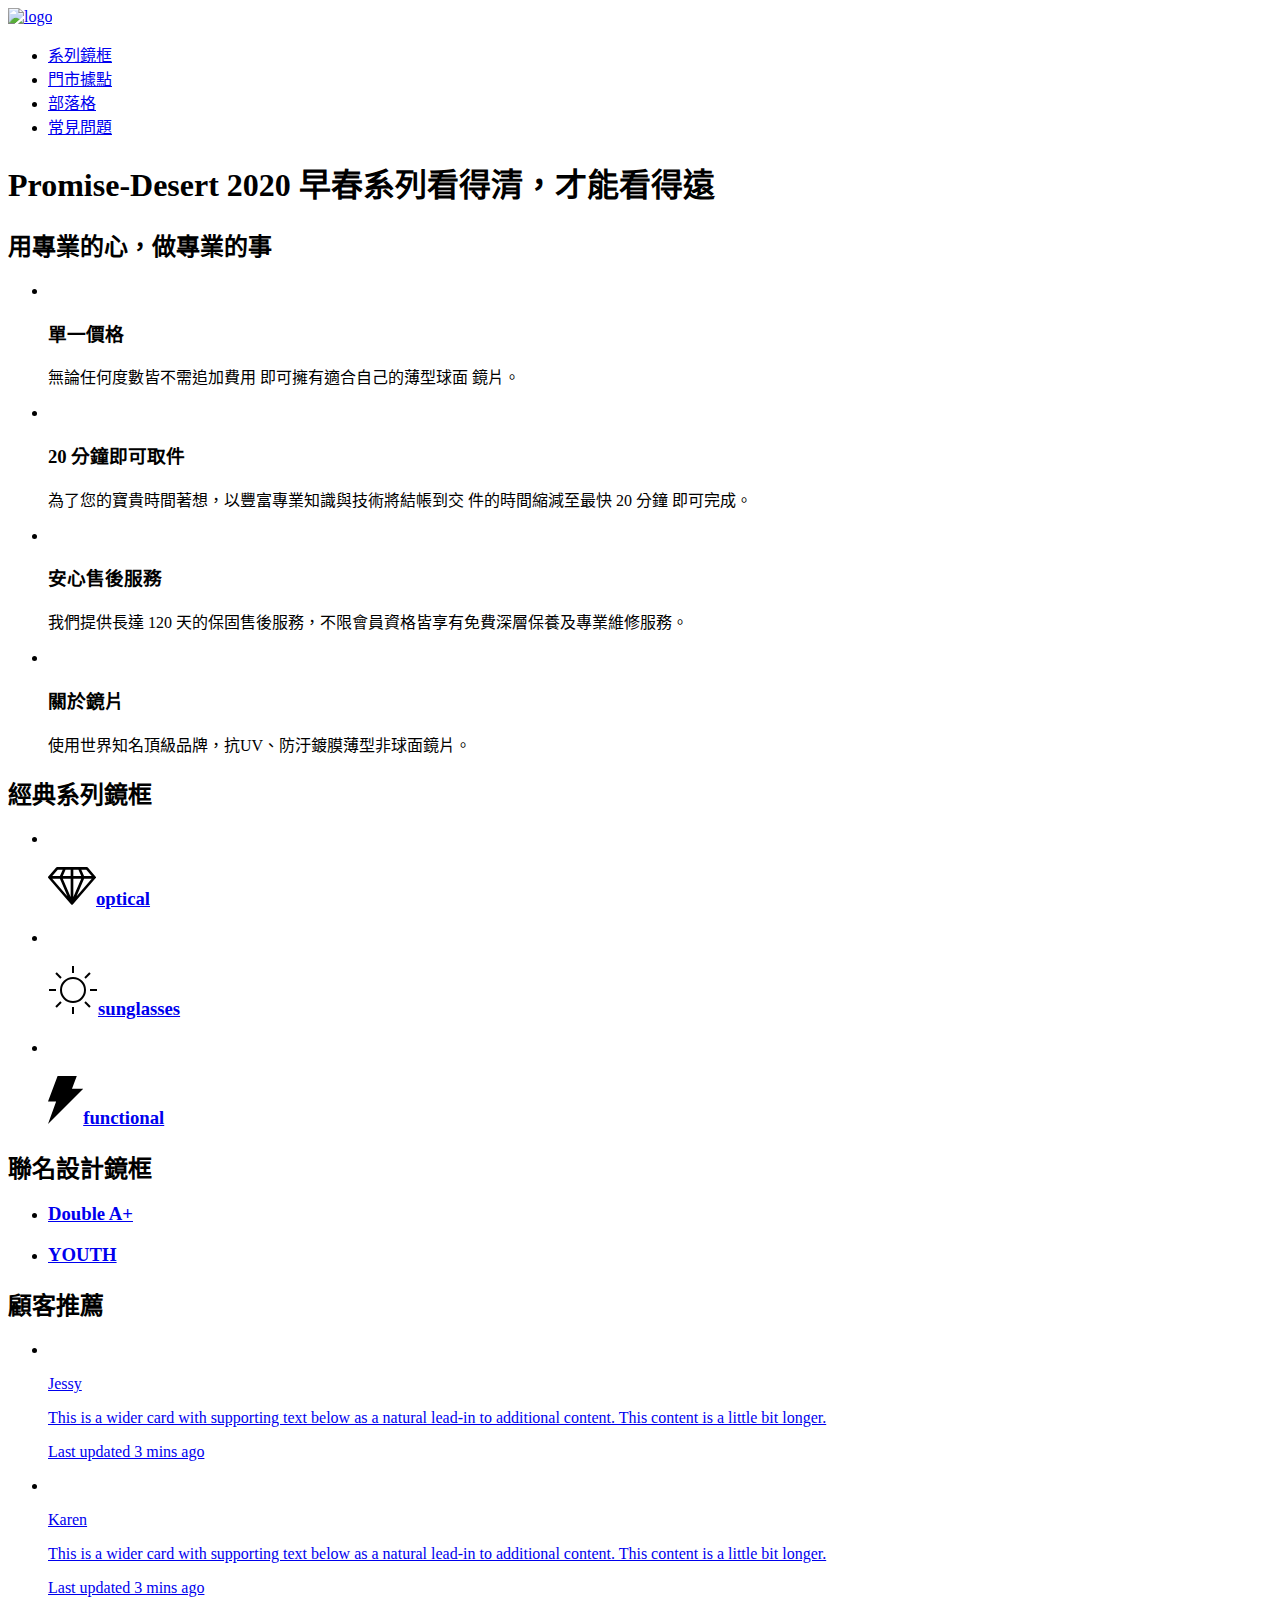
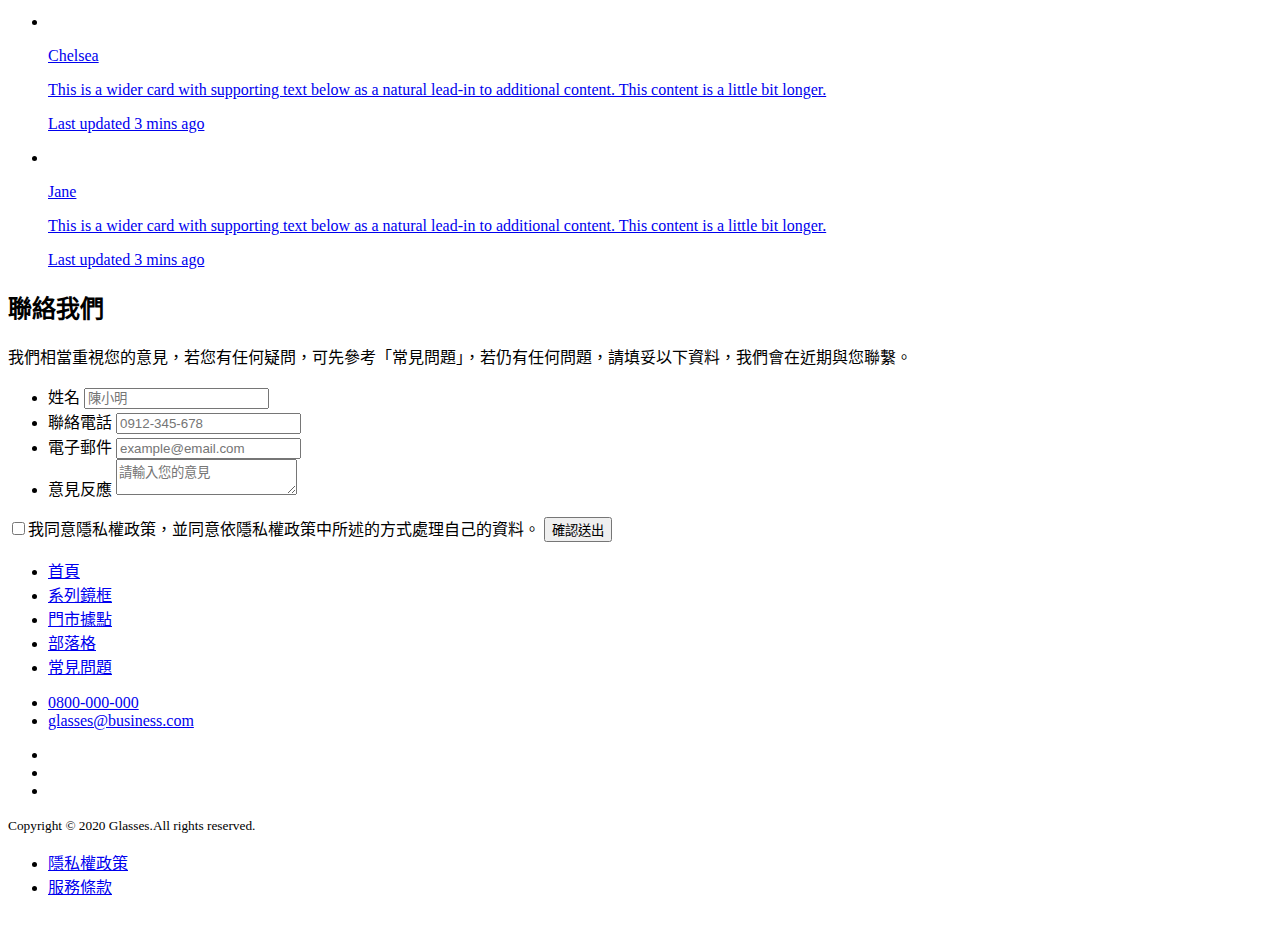
==== week03/index.html @ 47578024 "top products page up" ====
<!DOCTYPE html>
<html lang="zh-TW">
  <head>
    <meta charset="utf-8">
    <link rel="canonical" href="https://overactive1988.github.io/HexSchool_webslicinglesson2020/week03/">
    <meta content="IE=edge,chrome=1" http-equiv="X-UA-Compatible">
    <meta name="viewport" content="width=device-width">
    <title>第三週 - RWD 網站 TOP | leolee</title>
    <meta name="keywords" content="">
    <meta name="description" content="TOP">
    <meta name="robots" content="index,follow">
    <meta name="format-detection" content="telephone=no">
    <link rel="shortcut icon" href="/favicon.ico"><link href="https://fonts.googleapis.com/css2?family=Noto+Sans&family=Noto+Sans+TC:wght@400;500;700&family=Roboto:ital,wght@0,400;0,500;0,700;1,900&display=swap" rel="stylesheet">
    
    <link rel="stylesheet" href="/assets/css/common.min.css">
  </head>
  <body>
    <header class="header bg-primary">
      <div class="logo"><a href="/"><img src="/assets/images/logo.png" alt="logo"></a></div>
      <nav class="header__menu">
        <ul class="header__link">
          <li><a href="#">系列鏡框</a></li>
          <li><a href="#">門市據點</a></li>
          <li><a href="#">部落格</a></li>
          <li><a href="#">常見問題</a></li>
        </ul>
      </nav>
    </header>
    <main class="top">
      <div class="mv">
        <div class="container mv__wrap">
          <h1 class="mv__title"><span>Promise-Desert 2020 早春系列</span>看得清，才能看得遠</h1>
        </div>
      </div>
      <section class="top__section profession bg-secondary">
        <div class="container">
          <h2 class="top__section__title main__color">用專業的心，做專業的事</h2>
          <ul class="profession__list">
            <li class="profession__item"><img src="/assets/images/top/icon-dollar.svg" alt="">
              <h3>單一價格</h3>
              <p>無論任何度數皆不需追加費用 即可擁有適合自己的薄型球面 鏡片。</p>
            </li>
            <li class="profession__item"><img src="/assets/images/top/icon-clock.svg" alt="">
              <h3>20 分鐘即可取件</h3>
              <p>為了您的寶貴時間著想，以豐富專業知識與技術將結帳到交 件的時間縮減至最快 20 分鐘 即可完成。</p>
            </li>
            <li class="profession__item"><img src="/assets/images/top/icon-heart.svg" alt="">
              <h3>安心售後服務</h3>
              <p>我們提供長達 120 天的保固售後服務，不限會員資格皆享有免費深層保養及專業維修服務。</p>
            </li>
            <li class="profession__item"><img src="/assets/images/top/icon-glasses.svg" alt="">
              <h3>關於鏡片</h3>
              <p>使用世界知名頂級品牌，抗UV、防汙鍍膜薄型非球面鏡片。</p>
            </li>
          </ul>
        </div>
      </section>
      <section class="top__section classic">
        <div class="container">
          <h2 class="top__section__title main__color">經典系列鏡框</h2>
          <ul class="classic__list">
            <li class="classic__item"><a href="/product-optical"><img class="classic__img" src="/assets/images/top/classic-1.png" alt="">
                <h3>
                  <svg class="svg__diamond" xmlns="http://www.w3.org/2000/svg" width="48" height="37.733" viewBox="0 0 48 37.733">
<path class="a" d="M48.733,19.7l.067-.067c0-.067.067-.067.067-.133a.065.065,0,0,1,.067-.067A.233.233,0,0,1,49,19.3v-.667c0-.067,0-.133-.067-.133,0-.067,0-.067-.067-.067,0-.067-.067-.067-.067-.133l-.067-.067a.065.065,0,0,0-.067-.067l-7.8-9.2a1.418,1.418,0,0,0-1-.467H10.133a1.418,1.418,0,0,0-1,.467l-7.8,9a.065.065,0,0,1-.067.067L1.2,18.1c0,.067-.067.067-.067.133a.065.065,0,0,1-.067.067A.233.233,0,0,1,1,18.433V19.1c0,.067,0,.133.067.133,0,.067,0,.067.067.067,0,.067.067.067.067.133l.067.067a.065.065,0,0,0,.067.067L24,45.833h0l.133.133.067.067h.067a.233.233,0,0,0,.133.067.065.065,0,0,1,.067.067c.067,0,.067,0,.133.067h.8c.067,0,.067,0,.133-.067A.065.065,0,0,0,25.6,46.1c.067,0,.067-.067.133-.067H25.8l.067-.067L26,45.833h0L48.667,19.567C48.667,19.7,48.733,19.7,48.733,19.7Zm-35.8.467,7.467,17.6L5.267,20.167Zm13.4,0H34.2L26.333,38.633ZM23.667,38.633,15.8,20.167h7.867Zm13.4-18.467h7.667L29.6,37.833ZM44.733,17.5H37.067l-2.733-6.333h4.933ZM34.2,17.5H26.333V11.167h5.133ZM23.667,11.167V17.5H15.8l2.733-6.333Zm-12.933,0h4.933L12.933,17.5H5.267Z" transform="translate(-1 -8.5)"/>
</svg>optical
                </h3></a></li>
            <li class="classic__item"><a href="/product-sunglasses"><img class="classic__img" src="/assets/images/top/classic-2.png" alt="">
                <h3>
                  <svg class="svg__sun" xmlns="http://www.w3.org/2000/svg" width="50" height="50" viewBox="0 0 50 50">
<path class="a" d="M25,38A13,13,0,1,0,12,25,13.015,13.015,0,0,0,25,38Zm0-24A11,11,0,1,1,14,25,11.013,11.013,0,0,1,25,14Z"/><rect class="a" width="2" height="7" transform="translate(24 1)"/><rect class="a" width="2" height="7" transform="translate(24 42)"/><rect class="a" width="7" height="2" transform="translate(42 24)"/><rect class="a" width="7" height="2" transform="translate(1 24)"/><rect class="a" width="7" height="2" transform="translate(36.315 12.274) rotate(-45)"/><rect class="a" width="7" height="2" transform="translate(7.321 41.265) rotate(-45)"/><rect class="a" width="2" height="7" transform="translate(36.313 37.727) rotate(-45)"/><rect class="a" width="2" height="7" transform="translate(7.322 8.736) rotate(-45)"/>
</svg>sunglasses
                </h3></a></li>
            <li class="classic__item"><a href="/product-functional"><img class="classic__img" src="/assets/images/top/classic-3.png" alt="">
                <h3>
                  <svg class="svg__thunder" xmlns="http://www.w3.org/2000/svg" width="35.2" height="48" viewBox="0 0 35.2 48">
<g transform="translate(-11 -9)"><g transform="translate(11 9)">
<path class="a" d="M30.413,25H38.52L19,44.52,23.732,31.4H15.48l7.36-19.2H35.32L30.413,25ZM19.145,34.6H11L20.6,9H39.8L35,21.8H46.2L11,57l8.145-22.4Z" transform="translate(-11 -9)"/></g></g>
</svg>functional
                </h3></a></li>
          </ul>
        </div>
      </section>
      <section class="top__section co-branding">
        <div class="container">
          <h2 class="top__section__title white__color">聯名設計鏡框</h2>
          <ul class="co-branding__list">
            <li class="co-branding__item"><a href="#"><span class="co-branding--img01"></span>
                <h3>Double A+</h3></a></li>
            <li class="co-branding__item"><a href="#"><span class="co-branding--img02"></span>
                <h3>YOUTH</h3></a></li>
          </ul>
        </div>
      </section>
      <section class="top__section recommend">
        <div class="container">
          <h2 class="top__section__title main__color">顧客推薦</h2>
          <ul class="recommend__list">
            <li class="recommend__item"><a href="#"><img src="/assets/images/top/rec-1.png" alt="">
                <div class="recommend__card">
                  <p class="recommend__name">Jessy</p>
                  <p class="recommend__description">This is a wider card with supporting text below as a natural lead-in to additional content. This content is a little bit longer.</p>
                  <p class="recommend__posttime">Last updated 3 mins ago</p>
                </div></a></li>
            <li class="recommend__item"><a href="#"><img src="/assets/images/top/rec-2.png" alt="">
                <div class="recommend__card">
                  <p class="recommend__name">Karen</p>
                  <p class="recommend__description">This is a wider card with supporting text below as a natural lead-in to additional content. This content is a little bit longer.</p>
                  <p class="recommend__posttime">Last updated 3 mins ago</p>
                </div></a></li>
            <li class="recommend__item"><a href="#"><img src="/assets/images/top/rec-3.png" alt="">
                <div class="recommend__card">
                  <p class="recommend__name">Chelsea</p>
                  <p class="recommend__description">This is a wider card with supporting text below as a natural lead-in to additional content. This content is a little bit longer.</p>
                  <p class="recommend__posttime">Last updated 3 mins ago</p>
                </div></a></li>
            <li class="recommend__item"><a href="#"><img src="/assets/images/top/rec-4.png" alt="">
                <div class="recommend__card">
                  <p class="recommend__name">Jane</p>
                  <p class="recommend__description">This is a wider card with supporting text below as a natural lead-in to additional content. This content is a little bit longer.</p>
                  <p class="recommend__posttime">Last updated 3 mins ago</p>
                </div></a></li>
          </ul>
        </div>
      </section>
      <section class="top__section contact bg-secondary">
        <div class="contact__container">
          <h2 class="top__section__title black__color">聯絡我們</h2>
          <p class="contact__subtitle">我們相當重視您的意見，若您有任何疑問，可先參考「常見問題」，若仍有任何問題，請填妥以下資料，我們會在近期與您聯繫。</p>
          <form class="contact__form">
            <ul>
              <li>
                <label for="name">姓名</label>
                <input type="text" id="name" name="name" placeholder="陳小明">
              </li>
              <li>
                <label for="tel">聯絡電話</label>
                <input type="tel" id="tel" name="tel" placeholder="0912-345-678">
              </li>
              <li>
                <label for="e-mail">電子郵件</label>
                <input type="email" id="e-mail" name="e-mail" placeholder="example@email.com">
              </li>
              <li>
                <label for="message">意見反應</label>
                <textarea id="message" name="message" placeholder="請輸入您的意見"></textarea>
              </li>
            </ul>
            <label for="checkbox">
              <input type="checkbox" id="checkbox" name="checkbox"><span>我同意隱私權政策，並同意依隱私權政策中所述的方式處理自己的資料。</span>
            </label>
            <input type="submit" name="submit" value="確認送出">
          </form>
        </div>
      </section>
    </main>
    <footer class="bg-primary">
      <div class="container">
        <div class="footer__header">
          <ul class="footer__link">
            <li><a href="#">首頁</a></li>
            <li><a href="#">系列鏡框</a></li>
            <li><a href="#">門市據點</a></li>
            <li><a href="#">部落格</a></li>
            <li><a href="#">常見問題</a></li>
          </ul>
          <ul class="footer__contact">
            <li><a href="tel:+886-800-000-000"><img src="/assets/images/icon-phone.svg" alt="">0800-000-000</a></li>
            <li><a href="mailto:glasses@business.com"><img src="/assets/images/icon-mail.svg" alt="">glasses@business.com</a></li>
          </ul>
        </div>
        <ul class="footer__sns">
          <li><a href="#"><img src="/assets/images/icon-fb.svg" alt=""></a></li>
          <li><a href="#"><img src="/assets/images/icon-ig.svg" alt=""></a></li>
          <li><a href="#"><img src="/assets/images/icon-line.svg" alt=""></a></li>
        </ul>
        <div class="footer__others">
          <div class="copyright"><a class="footer__logo" href="#"><img src="/assets/images/logo.png" alt=""></a><small>Copyright © 2020 Glasses.All rights reserved.</small></div>
          <ul class="policy">
            <li><a href="#">隱私權政策</a></li>
            <li><a href="#">服務條款</a></li>
          </ul><a class="footer__logo" href="#"><img src="/assets/images/logo.png" alt=""></a>
        </div>
      </div>
    </footer>
  </body>
</html>
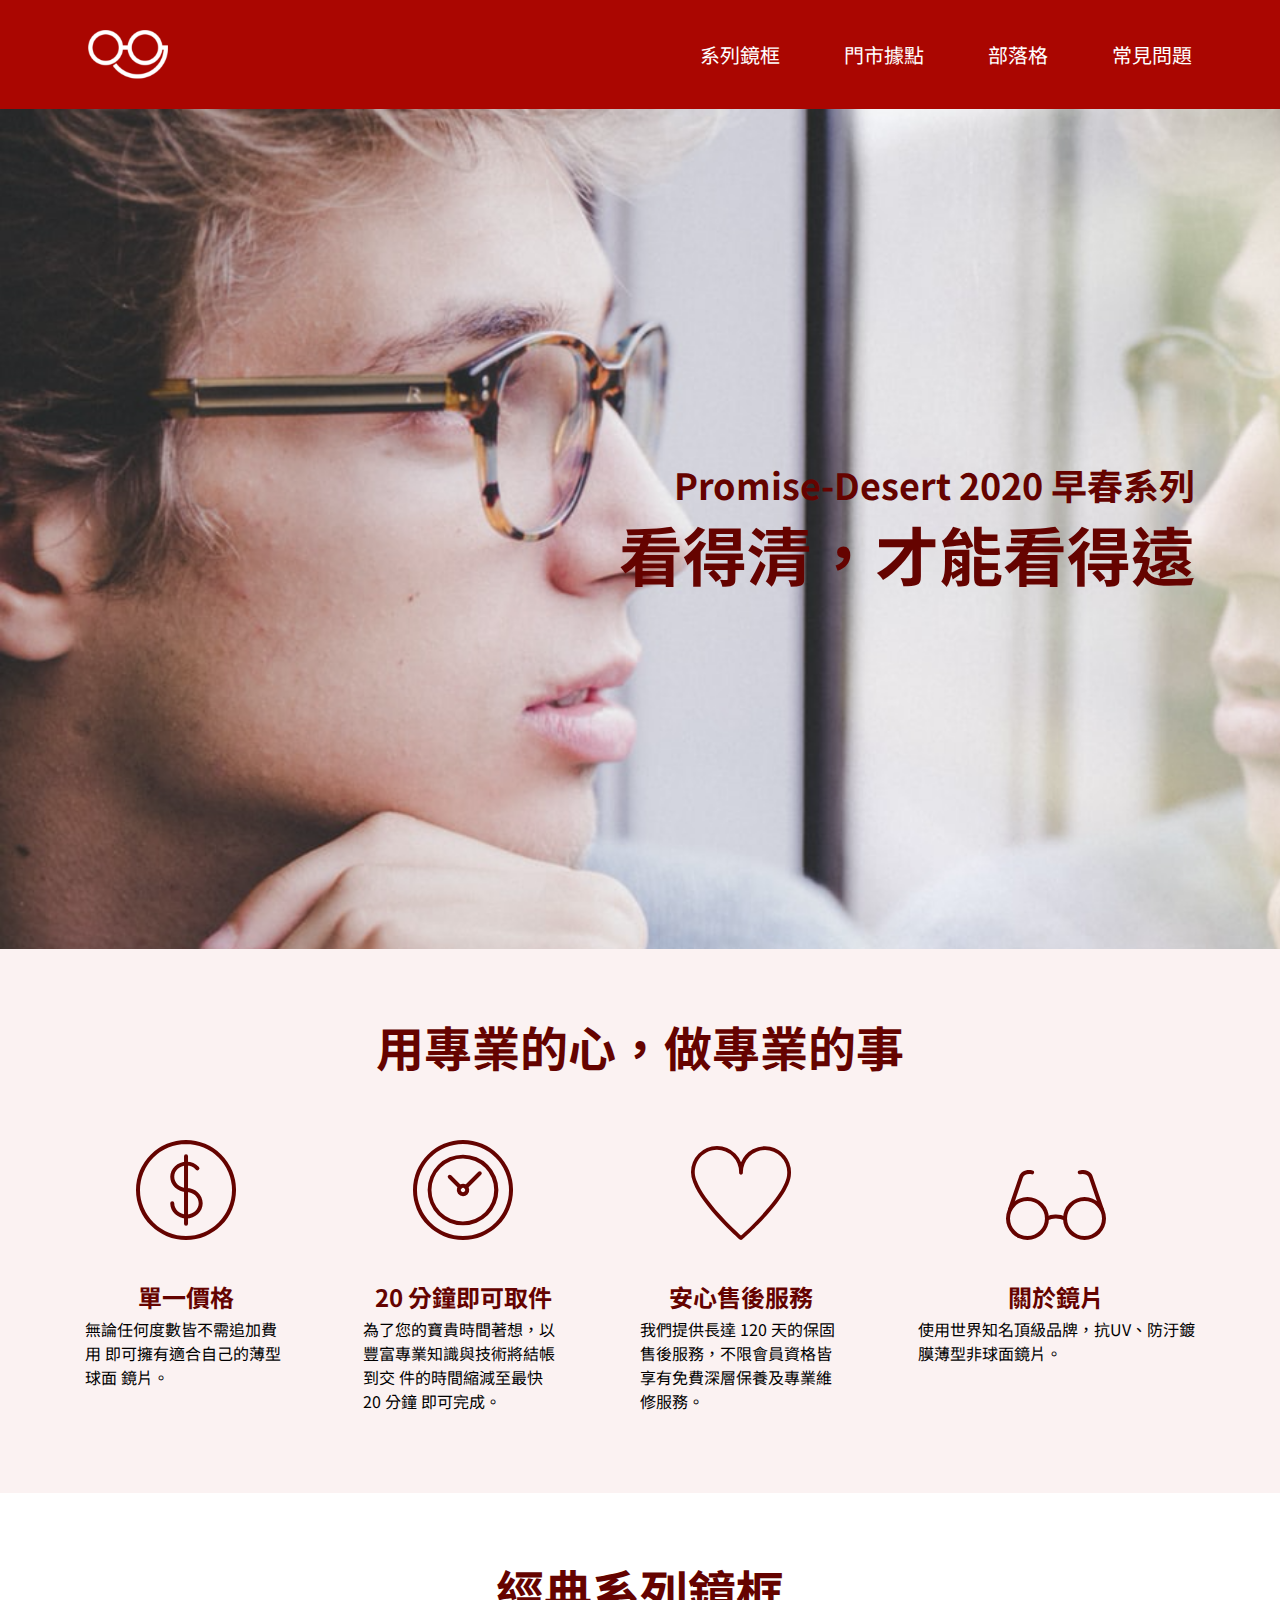
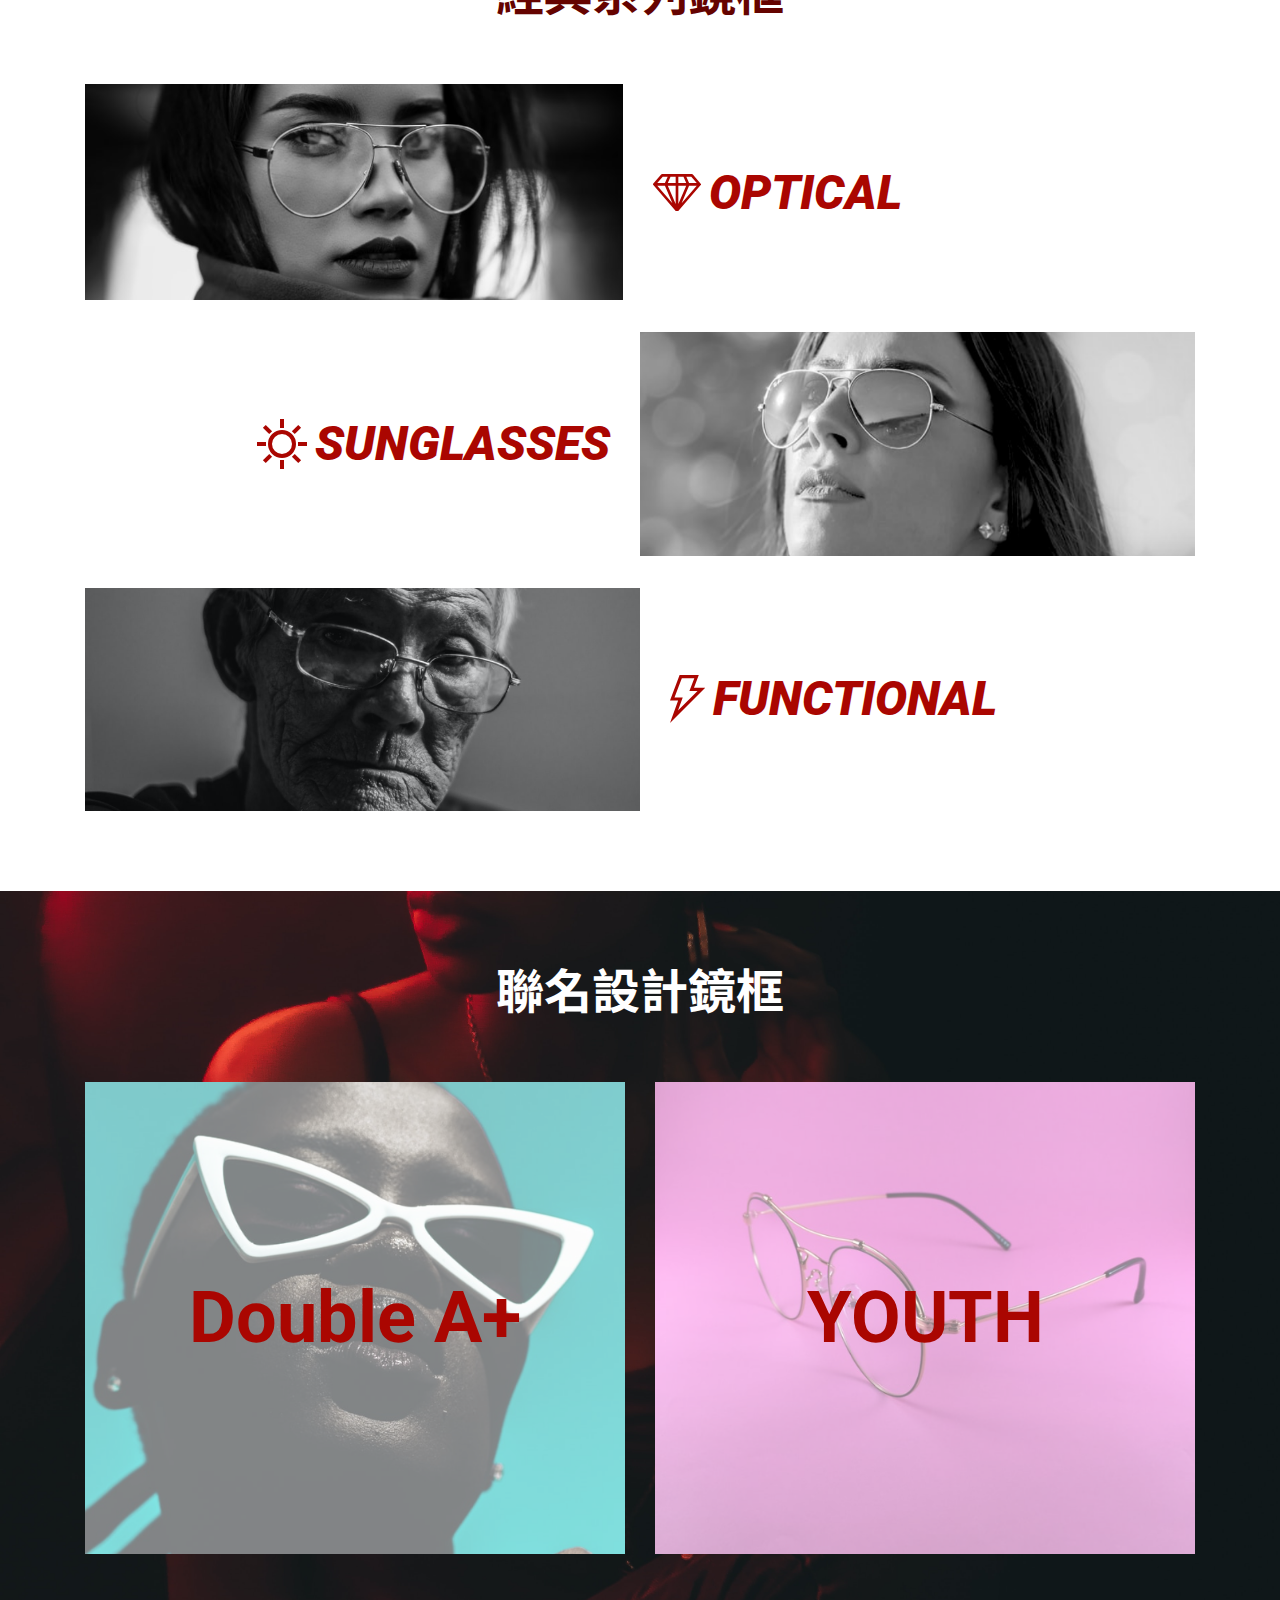
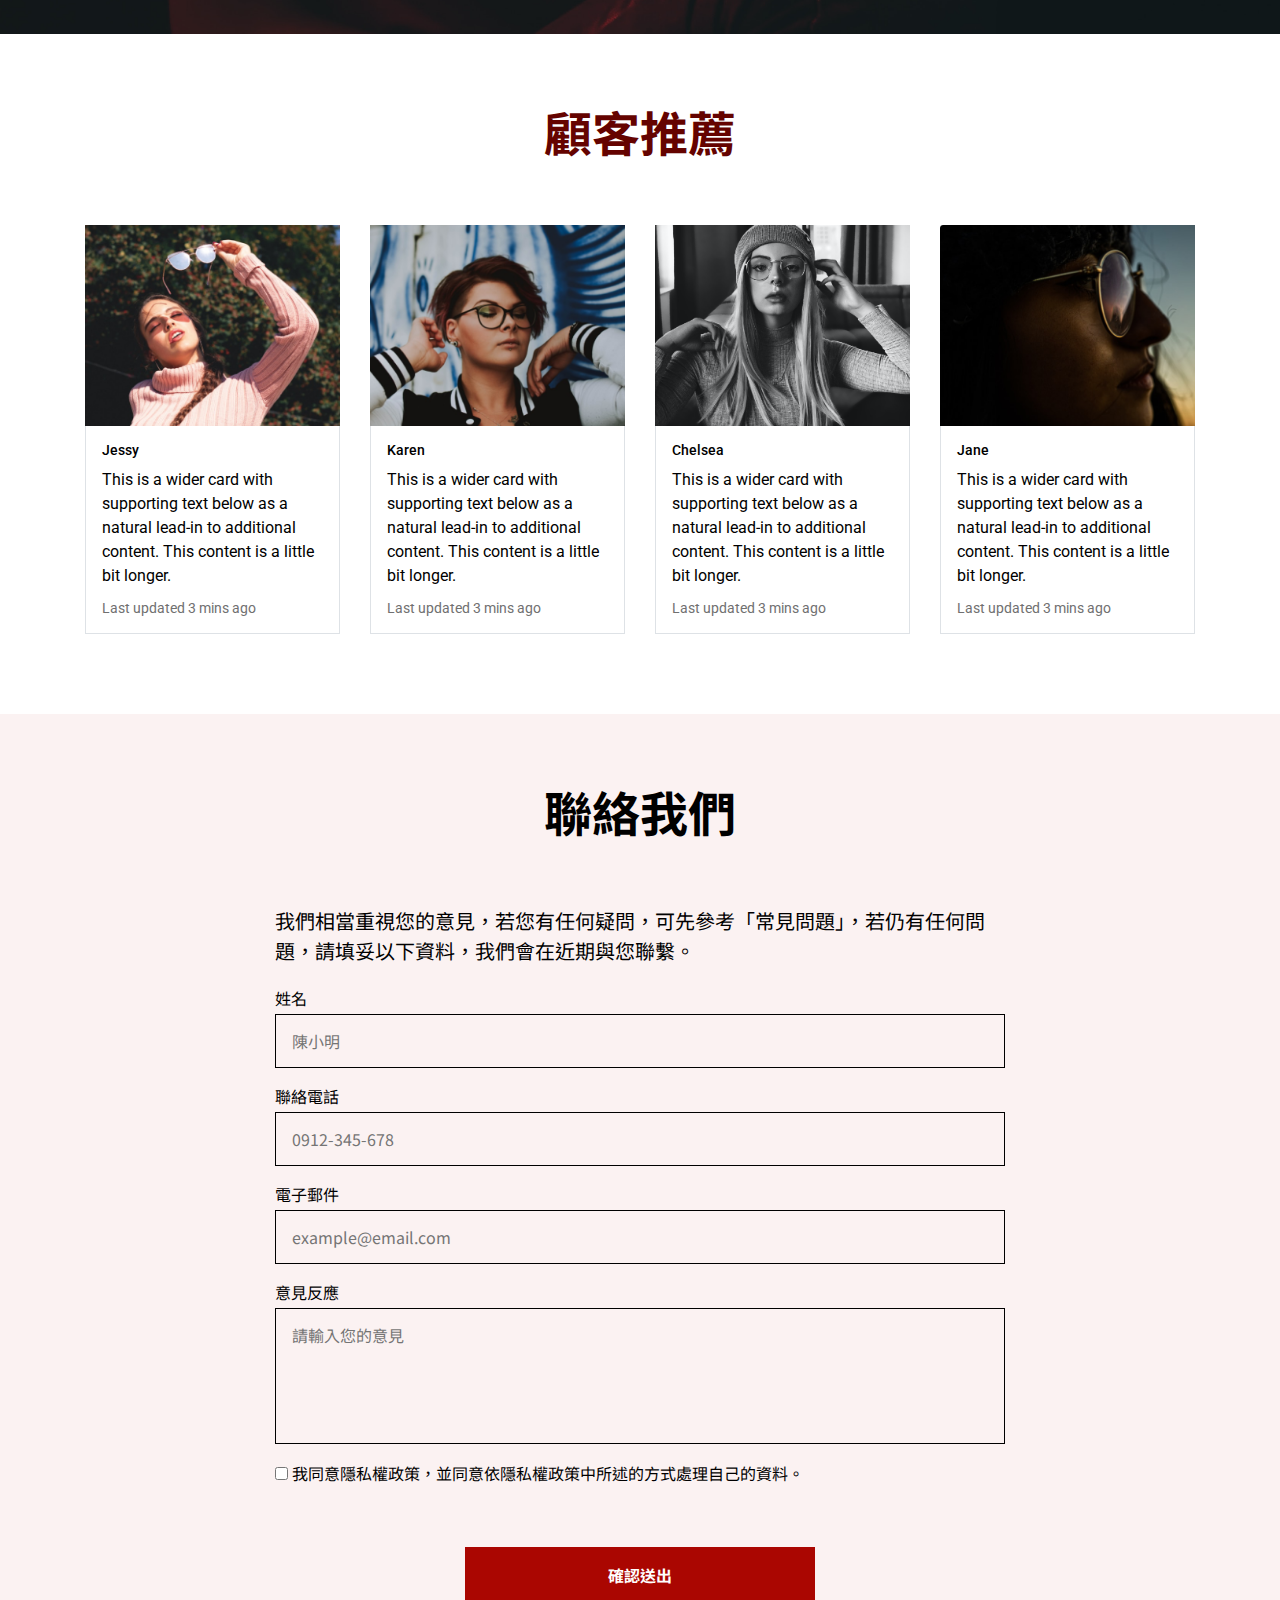
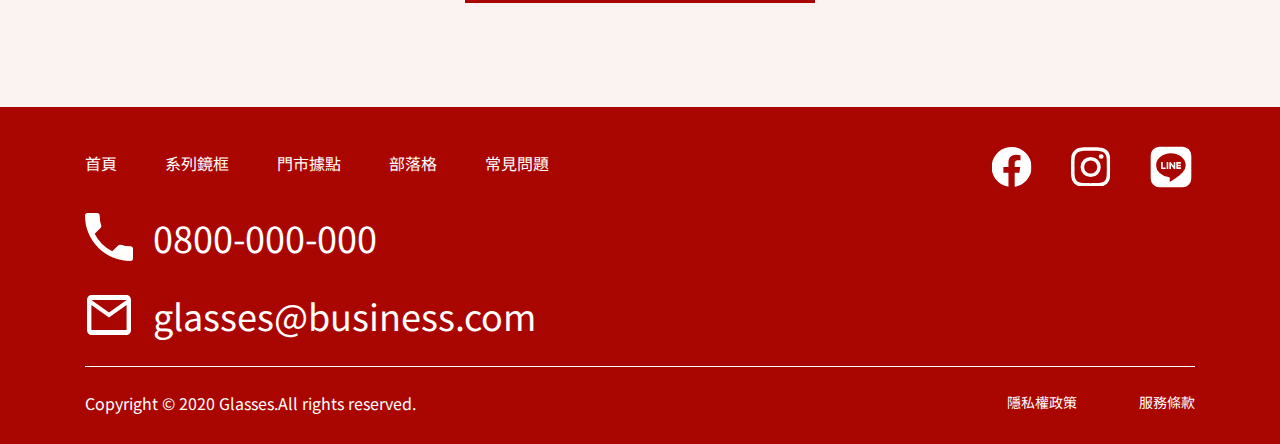
==== commit f3f5fe32: "path 調整 css修正" ====
--- a/week03/index.html
+++ b/week03/index.html
@@ -10,19 +10,19 @@
     <meta name="description" content="TOP">
     <meta name="robots" content="index,follow">
     <meta name="format-detection" content="telephone=no">
-    <link rel="shortcut icon" href="/favicon.ico"><link href="https://fonts.googleapis.com/css2?family=Noto+Sans&family=Noto+Sans+TC:wght@400;500;700&family=Roboto:ital,wght@0,400;0,500;0,700;1,900&display=swap" rel="stylesheet">
+    <link rel="shortcut icon" href="./favicon.ico"><link href="https://fonts.googleapis.com/css2?family=Noto+Sans&family=Noto+Sans+TC:wght@400;500;700&family=Roboto:ital,wght@0,400;0,500;0,700;1,900&display=swap" rel="stylesheet">
     
-    <link rel="stylesheet" href="/assets/css/common.min.css">
+    <link rel="stylesheet" href="./assets/css/common.min.css">
   </head>
   <body>
     <header class="header bg-primary">
-      <div class="logo"><a href="/"><img src="/assets/images/logo.png" alt="logo"></a></div>
+      <div class="logo"><a href="/"><img src="./assets/images/logo.png" alt="logo"></a></div>
       <nav class="header__menu">
         <ul class="header__link">
-          <li><a href="#">系列鏡框</a></li>
-          <li><a href="#">門市據點</a></li>
-          <li><a href="#">部落格</a></li>
-          <li><a href="#">常見問題</a></li>
+          <li><a href="/product-sunglasses">系列鏡框</a></li>
+          <li><a href="/location">門市據點</a></li>
+          <li><a href="/blog">部落格</a></li>
+          <li><a href="/faq">常見問題</a></li>
         </ul>
       </nav>
     </header>
@@ -36,19 +36,19 @@
         <div class="container">
           <h2 class="top__section__title main__color">用專業的心，做專業的事</h2>
           <ul class="profession__list">
-            <li class="profession__item"><img src="/assets/images/top/icon-dollar.svg" alt="">
+            <li class="profession__item"><img src="./assets/images/top/icon-dollar.svg" alt="">
               <h3>單一價格</h3>
               <p>無論任何度數皆不需追加費用 即可擁有適合自己的薄型球面 鏡片。</p>
             </li>
-            <li class="profession__item"><img src="/assets/images/top/icon-clock.svg" alt="">
+            <li class="profession__item"><img src="./assets/images/top/icon-clock.svg" alt="">
               <h3>20 分鐘即可取件</h3>
               <p>為了您的寶貴時間著想，以豐富專業知識與技術將結帳到交 件的時間縮減至最快 20 分鐘 即可完成。</p>
             </li>
-            <li class="profession__item"><img src="/assets/images/top/icon-heart.svg" alt="">
+            <li class="profession__item"><img src="./assets/images/top/icon-heart.svg" alt="">
               <h3>安心售後服務</h3>
               <p>我們提供長達 120 天的保固售後服務，不限會員資格皆享有免費深層保養及專業維修服務。</p>
             </li>
-            <li class="profession__item"><img src="/assets/images/top/icon-glasses.svg" alt="">
+            <li class="profession__item"><img src="./assets/images/top/icon-glasses.svg" alt="">
               <h3>關於鏡片</h3>
               <p>使用世界知名頂級品牌，抗UV、防汙鍍膜薄型非球面鏡片。</p>
             </li>
@@ -59,19 +59,19 @@
         <div class="container">
           <h2 class="top__section__title main__color">經典系列鏡框</h2>
           <ul class="classic__list">
-            <li class="classic__item"><a href="/product-optical"><img class="classic__img" src="/assets/images/top/classic-1.png" alt="">
+            <li class="classic__item"><a href="/product-optical"><img class="classic__img" src="./assets/images/top/classic-1.png" alt="">
                 <h3>
                   <svg class="svg__diamond" xmlns="http://www.w3.org/2000/svg" width="48" height="37.733" viewBox="0 0 48 37.733">
 <path class="a" d="M48.733,19.7l.067-.067c0-.067.067-.067.067-.133a.065.065,0,0,1,.067-.067A.233.233,0,0,1,49,19.3v-.667c0-.067,0-.133-.067-.133,0-.067,0-.067-.067-.067,0-.067-.067-.067-.067-.133l-.067-.067a.065.065,0,0,0-.067-.067l-7.8-9.2a1.418,1.418,0,0,0-1-.467H10.133a1.418,1.418,0,0,0-1,.467l-7.8,9a.065.065,0,0,1-.067.067L1.2,18.1c0,.067-.067.067-.067.133a.065.065,0,0,1-.067.067A.233.233,0,0,1,1,18.433V19.1c0,.067,0,.133.067.133,0,.067,0,.067.067.067,0,.067.067.067.067.133l.067.067a.065.065,0,0,0,.067.067L24,45.833h0l.133.133.067.067h.067a.233.233,0,0,0,.133.067.065.065,0,0,1,.067.067c.067,0,.067,0,.133.067h.8c.067,0,.067,0,.133-.067A.065.065,0,0,0,25.6,46.1c.067,0,.067-.067.133-.067H25.8l.067-.067L26,45.833h0L48.667,19.567C48.667,19.7,48.733,19.7,48.733,19.7Zm-35.8.467,7.467,17.6L5.267,20.167Zm13.4,0H34.2L26.333,38.633ZM23.667,38.633,15.8,20.167h7.867Zm13.4-18.467h7.667L29.6,37.833ZM44.733,17.5H37.067l-2.733-6.333h4.933ZM34.2,17.5H26.333V11.167h5.133ZM23.667,11.167V17.5H15.8l2.733-6.333Zm-12.933,0h4.933L12.933,17.5H5.267Z" transform="translate(-1 -8.5)"/>
 </svg>optical
                 </h3></a></li>
-            <li class="classic__item"><a href="/product-sunglasses"><img class="classic__img" src="/assets/images/top/classic-2.png" alt="">
+            <li class="classic__item"><a href="/product-sunglasses"><img class="classic__img" src="./assets/images/top/classic-2.png" alt="">
                 <h3>
                   <svg class="svg__sun" xmlns="http://www.w3.org/2000/svg" width="50" height="50" viewBox="0 0 50 50">
 <path class="a" d="M25,38A13,13,0,1,0,12,25,13.015,13.015,0,0,0,25,38Zm0-24A11,11,0,1,1,14,25,11.013,11.013,0,0,1,25,14Z"/><rect class="a" width="2" height="7" transform="translate(24 1)"/><rect class="a" width="2" height="7" transform="translate(24 42)"/><rect class="a" width="7" height="2" transform="translate(42 24)"/><rect class="a" width="7" height="2" transform="translate(1 24)"/><rect class="a" width="7" height="2" transform="translate(36.315 12.274) rotate(-45)"/><rect class="a" width="7" height="2" transform="translate(7.321 41.265) rotate(-45)"/><rect class="a" width="2" height="7" transform="translate(36.313 37.727) rotate(-45)"/><rect class="a" width="2" height="7" transform="translate(7.322 8.736) rotate(-45)"/>
 </svg>sunglasses
                 </h3></a></li>
-            <li class="classic__item"><a href="/product-functional"><img class="classic__img" src="/assets/images/top/classic-3.png" alt="">
+            <li class="classic__item"><a href="/product-functional"><img class="classic__img" src="./assets/images/top/classic-3.png" alt="">
                 <h3>
                   <svg class="svg__thunder" xmlns="http://www.w3.org/2000/svg" width="35.2" height="48" viewBox="0 0 35.2 48">
 <g transform="translate(-11 -9)"><g transform="translate(11 9)">
@@ -96,25 +96,25 @@
         <div class="container">
           <h2 class="top__section__title main__color">顧客推薦</h2>
           <ul class="recommend__list">
-            <li class="recommend__item"><a href="#"><img src="/assets/images/top/rec-1.png" alt="">
+            <li class="recommend__item"><a href="#"><img src="./assets/images/top/rec-1.png" alt="">
                 <div class="recommend__card">
                   <p class="recommend__name">Jessy</p>
                   <p class="recommend__description">This is a wider card with supporting text below as a natural lead-in to additional content. This content is a little bit longer.</p>
                   <p class="recommend__posttime">Last updated 3 mins ago</p>
                 </div></a></li>
-            <li class="recommend__item"><a href="#"><img src="/assets/images/top/rec-2.png" alt="">
+            <li class="recommend__item"><a href="#"><img src="./assets/images/top/rec-2.png" alt="">
                 <div class="recommend__card">
                   <p class="recommend__name">Karen</p>
                   <p class="recommend__description">This is a wider card with supporting text below as a natural lead-in to additional content. This content is a little bit longer.</p>
                   <p class="recommend__posttime">Last updated 3 mins ago</p>
                 </div></a></li>
-            <li class="recommend__item"><a href="#"><img src="/assets/images/top/rec-3.png" alt="">
+            <li class="recommend__item"><a href="#"><img src="./assets/images/top/rec-3.png" alt="">
                 <div class="recommend__card">
                   <p class="recommend__name">Chelsea</p>
                   <p class="recommend__description">This is a wider card with supporting text below as a natural lead-in to additional content. This content is a little bit longer.</p>
                   <p class="recommend__posttime">Last updated 3 mins ago</p>
                 </div></a></li>
-            <li class="recommend__item"><a href="#"><img src="/assets/images/top/rec-4.png" alt="">
+            <li class="recommend__item"><a href="#"><img src="./assets/images/top/rec-4.png" alt="">
                 <div class="recommend__card">
                   <p class="recommend__name">Jane</p>
                   <p class="recommend__description">This is a wider card with supporting text below as a natural lead-in to additional content. This content is a little bit longer.</p>
@@ -158,28 +158,28 @@
       <div class="container">
         <div class="footer__header">
           <ul class="footer__link">
-            <li><a href="#">首頁</a></li>
-            <li><a href="#">系列鏡框</a></li>
-            <li><a href="#">門市據點</a></li>
-            <li><a href="#">部落格</a></li>
-            <li><a href="#">常見問題</a></li>
+            <li><a href="/">首頁</a></li>
+            <li><a href="/product-sunglasses">系列鏡框</a></li>
+            <li><a href="/location">門市據點</a></li>
+            <li><a href="/blog">部落格</a></li>
+            <li><a href="/faq">常見問題</a></li>
           </ul>
           <ul class="footer__contact">
-            <li><a href="tel:+886-800-000-000"><img src="/assets/images/icon-phone.svg" alt="">0800-000-000</a></li>
-            <li><a href="mailto:glasses@business.com"><img src="/assets/images/icon-mail.svg" alt="">glasses@business.com</a></li>
+            <li><a href="tel:+886-800-000-000"><img src="./assets/images/icon-phone.svg" alt="">0800-000-000</a></li>
+            <li><a href="mailto:glasses@business.com"><img src="./assets/images/icon-mail.svg" alt="">glasses@business.com</a></li>
           </ul>
         </div>
         <ul class="footer__sns">
-          <li><a href="#"><img src="/assets/images/icon-fb.svg" alt=""></a></li>
-          <li><a href="#"><img src="/assets/images/icon-ig.svg" alt=""></a></li>
-          <li><a href="#"><img src="/assets/images/icon-line.svg" alt=""></a></li>
+          <li><a href="https://www.facebook.com/" target="_blank"><img src="./assets/images/icon-fb.svg" alt=""></a></li>
+          <li><a href="https://www.instagram.com/" target="_blank"><img src="./assets/images/icon-ig.svg" alt=""></a></li>
+          <li><a href="https://line.me/" target="_blank"><img src="./assets/images/icon-line.svg" alt=""></a></li>
         </ul>
         <div class="footer__others">
-          <div class="copyright"><a class="footer__logo" href="#"><img src="/assets/images/logo.png" alt=""></a><small>Copyright © 2020 Glasses.All rights reserved.</small></div>
+          <div class="copyright"><a class="footer__logo" href="../"><img src="./assets/images/logo.png" alt=""></a><small>Copyright © 2020 Glasses.All rights reserved.</small></div>
           <ul class="policy">
-            <li><a href="#">隱私權政策</a></li>
-            <li><a href="#">服務條款</a></li>
-          </ul><a class="footer__logo" href="#"><img src="/assets/images/logo.png" alt=""></a>
+            <li><a href="./privacy">隱私權政策</a></li>
+            <li><a href="./terms">服務條款</a></li>
+          </ul><a class="footer__logo" href="../"><img src="./assets/images/logo.png" alt=""></a>
         </div>
       </div>
     </footer>
--- a/week03/assets/css/common.min.css
+++ b/week03/assets/css/common.min.css
@@ -0,0 +1,2 @@
+abbr,address,article,aside,audio,b,blockquote,body,canvas,caption,cite,code,dd,del,details,dfn,div,dl,dt,em,fieldset,figcaption,figure,footer,form,h1,h2,h3,h4,h5,h6,header,hgroup,html,i,iframe,img,ins,kbd,label,legend,li,mark,menu,nav,object,ol,p,pre,q,samp,section,small,span,strong,sub,summary,sup,table,tbody,td,tfoot,th,thead,time,tr,ul,var,video{margin:0;padding:0;font-size:100%;vertical-align:baseline;list-style:none;background:transparent;border:0;outline:0}body{line-height:1}article,aside,details,figcaption,figure,footer,header,hgroup,menu,nav,section{display:block}nav ul{list-style:none}blockquote,q{quotes:none}blockquote:after,blockquote:before,q:after,q:before{content:"";content:none}a{margin:0;padding:0;font-size:100%;vertical-align:baseline;background:transparent}ins{text-decoration:none}ins,mark{color:#000;background-color:#ff9}mark{font-weight:700;font-style:italic}del{text-decoration:line-through}abbr[title],dfn[title]{border-bottom:1px dotted;cursor:help}table{border-collapse:collapse;border-spacing:0}hr{display:block;height:1px;margin:1em 0;padding:0;border:0;border-top:1px solid #ccc}input,select{vertical-align:middle}.u-spn{display:block}.u-spb{display:none}html{font-size:10px}*,:after,:before{-webkit-box-sizing:border-box;box-sizing:border-box}body{font-family:Noto Sans TC,-apple-system,BlinkMacSystemFont,Segoe UI,Microsoft JhengHei,Roboto,Helvetica Neue,Arial,sans-serif;line-height:1.5}h1,h2,h3,h4,h5,h6{line-height:1.2}img{display:block;max-width:100%;height:auto}a{color:#fff;text-decoration:none;opacity:1;-webkit-transition:opacity .3s;-o-transition:opacity .3s;transition:opacity .3s}a:hover{opacity:.8}.container{max-width:1150px;margin:0 auto;padding:0 2rem}.bg-primary{background:#aa0601}.bg-secondary{background:rgba(170,6,1,.05098)}.bg-bk{background:#000}.main__color{color:#650300}.white__color{color:#fff}.black__color{color:#000}.header{-webkit-box-align:center;-webkit-align-items:center;-ms-flex-align:center;align-items:center;padding:3rem 8.8rem}.header,.header__link{display:-webkit-box;display:-webkit-flex;display:-ms-flexbox;display:flex;-webkit-box-pack:justify;-webkit-justify-content:space-between;-ms-flex-pack:justify;justify-content:space-between}.header__link li{padding-right:6.4rem}.header__link li a{color:#fff;font-weight:400;font-size:2rem;line-height:1.4;text-decoration:none}.header__link li:last-child{padding-right:0}.footer__header{display:inline-block;width:calc(100% - 208px);padding-top:4.4rem}.footer__link{display:-webkit-box;display:-webkit-flex;display:-ms-flexbox;display:flex;-webkit-box-align:center;-webkit-align-items:center;-ms-flex-align:center;align-items:center;padding-bottom:3.5rem}.footer__link li{padding-right:4.8rem}.footer__link li:last-child{padding-right:0}.footer__link a{font-size:1.6rem}.footer__contact li{padding-bottom:1.6rem;font-size:3.6rem;line-height:1.5}.footer__contact a{display:-webkit-inline-box;display:-webkit-inline-flex;display:-ms-inline-flexbox;display:inline-flex;-webkit-box-align:center;-webkit-align-items:center;-ms-flex-align:center;align-items:center}.footer__contact a img{width:48px;margin-right:20px}.footer__sns{display:-webkit-inline-box;display:-webkit-inline-flex;display:-ms-inline-flexbox;display:inline-flex;float:right;max-width:208px;padding-top:3.6rem}.footer__sns li{padding-right:3.2rem}.footer__sns li:last-child{padding-right:0}.footer__others{position:relative;-webkit-box-pack:justify;-webkit-justify-content:space-between;-ms-flex-pack:justify;justify-content:space-between;padding-top:2.4rem;padding-bottom:2.9rem;border-top:1px solid #fff}.copyright,.footer__others{display:-webkit-box;display:-webkit-flex;display:-ms-flexbox;display:flex;-webkit-box-align:center;-webkit-align-items:center;-ms-flex-align:center;align-items:center}.copyright{color:#fff;font-size:1.6rem}.copyright a{padding-right:3.8rem}.policy{display:-webkit-box;display:-webkit-flex;display:-ms-flexbox;display:flex}.policy li{padding-right:6.2rem;font-size:1.4rem}.policy li:last-child{padding-right:0}.footer__logo{display:none}.mv{height:840px;background:url(../images/top/banner.png) no-repeat;background-size:cover}.mv__wrap{display:-webkit-box;display:-webkit-flex;display:-ms-flexbox;display:flex;-webkit-box-align:center;-webkit-align-items:center;-ms-flex-align:center;align-items:center;-webkit-box-pack:end;-webkit-justify-content:flex-end;-ms-flex-pack:end;justify-content:flex-end;height:100%}.mv__title{color:#650300;font-size:6.4rem;line-height:1.4;text-align:right}.mv__title span{display:block;font-size:3.6rem}.top__section__title{padding-bottom:6rem;font-size:4.8rem;line-height:1.4;text-align:center}.top__section{padding:6.4rem 0 8rem}.profession__list{-webkit-box-align:baseline;-webkit-align-items:baseline;-ms-flex-align:baseline;align-items:baseline}.profession__item,.profession__list{display:-webkit-box;display:-webkit-flex;display:-ms-flexbox;display:flex}.profession__item{-webkit-box-orient:vertical;-webkit-box-direction:normal;-webkit-flex-direction:column;-ms-flex-direction:column;flex-direction:column;-webkit-box-align:center;-webkit-align-items:center;-ms-flex-align:center;align-items:center;width:25%;padding-right:7.6rem}.profession__item:last-child{padding-right:0}.profession__item h3{padding-top:4rem;color:#650300;font-weight:700;font-size:2.4rem;line-height:1.375}.profession__item p{padding-top:.4rem;font-size:1.6em}.classic__item{padding-bottom:3.2rem}.classic__item a,.classic__item h3{display:-webkit-box;display:-webkit-flex;display:-ms-flexbox;display:flex}.classic__item h3{-webkit-box-align:center;-webkit-align-items:center;-ms-flex-align:center;align-items:center;width:50%;padding-left:3rem;color:#aa0601;font-weight:900;font-size:4.8rem;font-family:Roboto,sans-serif;font-style:italic;text-transform:uppercase}.classic__item h3 svg{margin-right:.8rem}.classic__item:nth-child(2n) a{-webkit-box-orient:horizontal;-webkit-box-direction:reverse;-webkit-flex-direction:row-reverse;-ms-flex-direction:row-reverse;flex-direction:row-reverse}.classic__item:nth-child(2n) a h3{-webkit-box-pack:end;-webkit-justify-content:flex-end;-ms-flex-pack:end;justify-content:flex-end;padding-right:3rem;padding-left:0}.classic__item:last-child{padding-bottom:0}.classic__item{display:-webkit-box;display:-webkit-flex;display:-ms-flexbox;display:flex}.classic__img{width:50%}.top .svg__diamond .a,.top .svg__sun .a,.top .svg__thunder .a{fill:#aa0601}.top .svg__sun .a{stroke:#aa0601;stroke-width:2px}.top .svg__thunder .a{fill-rule:evenodd}.co-branding{height:743px;background:url(../images/top/bg.png) 50% no-repeat;background-size:cover}.co-branding__list{display:-webkit-box;display:-webkit-flex;display:-ms-flexbox;display:flex}.co-branding__item{width:100%;margin-right:3rem;background-color:#fff}.co-branding__item a{position:relative;display:-webkit-box;display:-webkit-flex;display:-ms-flexbox;display:flex;-webkit-box-align:center;-webkit-align-items:center;-ms-flex-align:center;align-items:center;-webkit-box-pack:center;-webkit-justify-content:center;-ms-flex-pack:center;justify-content:center;height:472px}.co-branding__item h3{z-index:1;color:#aa0601;font-size:7.2rem;font-family:Roboto,sans-serif}.co-branding__item:last-child{margin-right:0}.co-branding--img01{background:url(../images/top/co-branding01.png);background-repeat:no-repeat;background-position:50%;background-size:cover;-webkit-transition:all .5s ease 0s;-o-transition:all .5s ease 0s;transition:all .5s ease 0s}.co-branding--img01,.co-branding--img02{position:absolute;top:0;right:0;bottom:0;left:0;overflow:hidden;opacity:.5}.co-branding--img02{background:url(../images/top/co-branding02.png);background-repeat:no-repeat;background-position:50%;background-size:cover}.recommend__list{display:-webkit-box;display:-webkit-flex;display:-ms-flexbox;display:flex;margin:0 -1.5rem}.recommend__item{width:25%;padding:0 1.5rem}.recommend__item img{width:100%}.recommend__card{padding:1.4rem 1.6rem;color:#000;font-family:Roboto,sans-serif;border:1px solid #dee2e6;border-top:none}.recommend__name{padding-bottom:.7rem;font-weight:500;font-size:1.4rem}.recommend__description{padding-bottom:1rem;font-size:1.6rem}.recommend__posttime{color:#707070;font-size:1.4rem}.contact__container{max-width:770px;margin:0 auto;padding:0 2rem;padding-bottom:2.4rem}.contact__subtitle{padding-bottom:2rem;font-size:2rem}.contact__form{font-size:1.6rem;line-height:1}.contact__form li{padding-bottom:1.6rem}.contact__form label{display:block;padding-bottom:.4rem;line-height:1.5}.contact__form input,.contact__form textarea{width:100%;padding:1.4rem 1.6rem;color:#000;font-size:1.6rem;font-family:Noto Sans TC,-apple-system,BlinkMacSystemFont,Segoe UI,Microsoft JhengHei,Roboto,Helvetica Neue,Arial,sans-serif;background:transparent;border:1px solid #000;outline-color:#aa0601}.contact__form textarea{min-height:136px;resize:none}.contact__form input#checkbox{display:inline-block;width:auto;margin:0 4px 4px 0}.contact__form span{display:inline-block;width:94%;vertical-align:top}.contact__form input[type=submit]{display:block;max-width:35rem;margin:5.8rem auto 0;padding:1.6rem 0;color:#fff;font-weight:700;background:#aa0601;border:none;cursor:pointer;-ms-touch-action:manipulation;touch-action:manipulation}.contact__form input[type=submit]:hover{opacity:.8;-webkit-transition:opacity .3s;-o-transition:.3s opacity;transition:opacity .3s}.product .svg__diamond .a,.product .svg__sun .a,.product .svg__thunder .a{fill:#000}.product .svg__sun .a{stroke:#000;stroke-width:2px}.product .svg__thunder .a{fill-rule:evenodd}.product__header{display:-webkit-box;display:-webkit-flex;display:-ms-flexbox;display:flex;max-width:1384px;margin:0 auto;text-transform:uppercase}.product__header li{position:relative;width:33.333%;border-right:1px solid #dcdcdc;border-left:1px solid #dcdcdc}.product__header a{display:block;padding:2.4rem 0;color:#000;font-weight:500;font-size:4.2rem;font-family:Roboto,sans-serif;line-height:1.32;text-transform:uppercase}.product__header a:hover:after{width:100%}.product__header a:after{position:absolute;bottom:0;left:0;width:0;border-bottom:1.6rem solid #aa0601;-webkit-transition:width .3s;-o-transition:.3s width;transition:width .3s;content:""}.product__header a.active:after{width:100%}.product__header p{display:-webkit-box;display:-webkit-flex;display:-ms-flexbox;display:flex;-webkit-box-align:center;-webkit-align-items:center;-ms-flex-align:center;align-items:center;-webkit-box-pack:center;-webkit-justify-content:center;-ms-flex-pack:center;justify-content:center}.product__header p svg{margin-right:.8rem}.product__mv{display:-webkit-box;display:-webkit-flex;display:-ms-flexbox;display:flex}.product__mv li{width:50%;height:309px;margin-right:3rem}.product__mv li:last-child{margin-right:0}.product__section{padding-top:8.8rem;padding-bottom:15.6rem}.product__section__title{padding-bottom:4rem;font-weight:500;font-size:4.2rem;font-family:Roboto,sans-serif;line-height:1.5;text-align:center}.product__section__title span{display:block;font-weight:400;font-size:3.2rem;font-family:Noto Sans TC,-apple-system,BlinkMacSystemFont,Segoe UI,Microsoft JhengHei,Roboto,Helvetica Neue,Arial,sans-serif}.product__item{padding:0 1.5rem 10rem;font-family:Roboto,sans-serif}.product__item a{color:#000}.product__item img{width:100%}.color{display:-webkit-box;display:-webkit-flex;display:-ms-flexbox;display:flex;margin:-.4rem}.color li{margin:.4rem;padding:1.2rem;border-radius:4px}.product__detail{display:-webkit-box;display:-webkit-flex;display:-ms-flexbox;display:flex;-webkit-box-pack:justify;-webkit-justify-content:space-between;-ms-flex-pack:justify;justify-content:space-between;text-transform:uppercase}.product__detail h2{display:inline-block;font-weight:400;font-size:2.4rem;line-height:1.5}.product__detail span{color:#aa0601;font-weight:500;font-size:2.4rem}.type01{background:#5f3e2d}.type02{background:#b75929}.pagenation{max-width:368px;margin:0 auto;font-size:1.8rem;font-family:Roboto,sans-serif}.pagenation,.pagenation li{display:-webkit-box;display:-webkit-flex;display:-ms-flexbox;display:flex}.pagenation li{-webkit-box-flex:1;-webkit-flex:1 1 100%;-ms-flex:1 1 100%;flex:1 1 100%;-webkit-box-align:center;-webkit-align-items:center;-ms-flex-align:center;align-items:center;-webkit-box-pack:center;-webkit-justify-content:center;-ms-flex-pack:center;justify-content:center;border-top:1px solid #555;border-bottom:1px solid #555;border-left:1px solid #555}.pagenation li:last-child{border-right:1px solid #555}.pagenation a,.pagenation span{display:block;width:100%;padding:1rem 0;color:#000;text-align:center}.pagenation .selected{background:#000}.pagenation .selected span{color:#fff}.pagenation .next,.pagenation .prev{-webkit-flex-shrink:0.9;-ms-flex-negative:0.9;flex-shrink:0.9;font-size:1.9rem;font-family:Noto Sans TC,-apple-system,BlinkMacSystemFont,Segoe UI,Microsoft JhengHei,Roboto,Helvetica Neue,Arial,sans-serif}.pagenation .next{background-color:#f2f2f2}.optical_bnr01{background:url(../images/product-optical/optical_bnr01.jpg) no-repeat;background-position:100% 60%;background-size:cover}.optical_bnr02{background:url(../images/product-optical/optical_bnr02.jpg) 50% no-repeat;background-position:100% 35%;background-size:cover}.optical__list{display:-webkit-box;display:-webkit-flex;display:-ms-flexbox;display:flex;-webkit-flex-wrap:wrap;-ms-flex-wrap:wrap;flex-wrap:wrap;margin:0 -1.5rem}.optical__item{width:25%}.sun_bnr01{background:url(../images/product-sunglasses/sun_bnr01.jpg) no-repeat;background-position:50% 51%;background-size:cover}.sun_bnr02{background:url(../images/product-sunglasses/sun_bnr02.jpg) 50% no-repeat;background-position:100% 25%;background-size:cover}.sun__list{display:-webkit-box;display:-webkit-flex;display:-ms-flexbox;display:flex;-webkit-flex-flow:wrap;-ms-flex-flow:wrap;flex-flow:wrap;margin:0 -1.5rem}.sun__item{width:33.333%}.sun__item .product__detail{display:block;padding-bottom:1rem}.sun__item .product__detail h2{display:block}@media only screen and (min-width:0px) and (max-width:767px){.u-spn{display:none}.u-spb{display:block}.container{padding:0 1.5rem}.header{-webkit-box-orient:vertical;-webkit-box-direction:normal;-webkit-flex-direction:column;-ms-flex-direction:column;flex-direction:column;-webkit-box-pack:center;-webkit-justify-content:center;-ms-flex-pack:center;justify-content:center;padding:0}.logo{margin:0 auto;padding:1rem 0}.logo img{width:48px}.header__menu{width:100%}.header__link{-webkit-box-orient:horizontal;-webkit-box-direction:normal;-webkit-flex-direction:row;-ms-flex-direction:row;flex-direction:row;-webkit-flex-wrap:wrap;-ms-flex-wrap:wrap;flex-wrap:wrap;width:100%;text-align:center}.header__link li{width:50%;padding:0;border:1px solid #fff}.header__link li:nth-child(2n){border-right:none}.header__link li:nth-child(odd){border-left:none}.header__link li a{display:block;padding:.8rem 3.2rem}.footer__header{width:calc(100% - 120px);padding-bottom:2.4rem}.footer__link{display:none}.footer__contact li{padding-bottom:.8rem;font-size:1.6rem}.footer__contact li:last-child{padding-bottom:0}.footer__contact a img{width:20px;margin-right:5px}.footer__others{display:block;padding-top:1.8rem}.policy{display:block;padding-top:.8rem}.policy li:last-child{padding-bottom:0}.policy li{padding-right:0;padding-bottom:.8rem}.footer__logo{position:absolute;right:0;bottom:21px;display:block}.mv{height:394px}.mv__title{font-size:3.2rem}.mv__title span{font-size:1.6rem}.top__section__title{padding-bottom:2rem;font-size:2.4rem}.top__section{padding:3.2rem 0}.profession__list{-webkit-box-pack:center;-webkit-justify-content:center;-ms-flex-pack:center;justify-content:center}.profession__item{width:63%}.classic__item a{position:relative;-webkit-box-align:center;-webkit-align-items:center;-ms-flex-align:center;align-items:center}.classic__item a,.classic__item h3{-webkit-box-pack:center;-webkit-justify-content:center;-ms-flex-pack:center;justify-content:center}.classic__item h3{position:absolute;width:100%;padding-left:0;color:#fff}.classic__item:nth-child(2n) a h3{-webkit-box-pack:center;-webkit-justify-content:center;-ms-flex-pack:center;justify-content:center;padding-right:0}.classic__img{width:100%}.top .svg__diamond .a,.top .svg__sun .a,.top .svg__thunder .a{fill:#fff}.top .svg__sun .a{stroke:#fff;stroke-width:4px}.co-branding{height:auto}.co-branding__list{-webkit-flex-wrap:wrap;-ms-flex-wrap:wrap;flex-wrap:wrap}.co-branding__item{margin-right:0;margin-bottom:1.6rem}.co-branding__item:last-child{margin-bottom:0}.co-branding__item a{height:284px}.recommend__item{width:100%;padding-bottom:1.6rem}.recommend__item:last-child{padding-bottom:0}.contact__container{padding:0 1.5rem}.contact__form input[type=submit]{max-width:16.5rem}.product .svg__diamond .a,.product .svg__sun .a,.product .svg__thunder .a{fill:#000}.product .svg__sun .a{stroke:#000;stroke-width:4px}.product .svg__thunder{max-width:11px}.product__header a{padding:.8rem 0;font-size:1.4rem}.product__header a:after{border-bottom:.4rem solid #aa0601}.product__header p{-webkit-box-align:unset;-webkit-align-items:unset;-ms-flex-align:unset;align-items:unset}.product__header p svg{max-width:15px;max-height:15px;margin-right:.5rem}.product__mv li{height:144px}.product__section{padding-top:3rem;padding-bottom:5.6rem}.product__section__title{padding-bottom:2rem;font-size:2rem}.product__section__title span{font-size:1.6rem}.product__item{padding-bottom:3.2rem}.color{margin:-.2rem}.color li{margin:.2rem;padding:.8rem}.product__detail h2,.product__detail span{font-size:1.6rem}.pagenation{max-width:241px;font-size:1.1rem}.pagenation a,.pagenation span{padding:.8rem 0}.pagenation .next,.pagenation .prev{font-size:1.2rem}.optical__item,.sun__item{width:100%}}@media only screen and (min-width:768px) and (max-width:1024px){.container{padding:0 3.9rem}.header{padding:3rem 3.9rem}.header__link li{padding-right:4rem}.footer__link{padding-bottom:2rem}.footer__link li{padding-right:4rem}.footer__contact li{padding-bottom:.8rem;font-size:2rem}.footer__contact li:last-child img{width:32px;margin-right:10px}.footer__contact a img{width:24px;margin-right:15px}.mv__title{font-size:4.8rem}.mv__title span{font-size:2rem}.top__section__title{padding-bottom:3.2rem;font-size:3.2rem}.top__section{padding:4rem 0}.profession{padding-bottom:8rem}.profession__list{-webkit-justify-content:space-around;-ms-flex-pack:distribute;justify-content:space-around}.profession__item{width:34%}.profession__item:first-child{padding-bottom:0}.classic__item:nth-child(2n) a,.classic__item a{-webkit-box-orient:horizontal;-webkit-box-direction:normal;-webkit-flex-direction:row;-ms-flex-direction:row;flex-direction:row}.classic__item:nth-child(2n) a h3{-webkit-box-pack:start;-webkit-justify-content:flex-start;-ms-flex-pack:start;justify-content:flex-start;padding-left:3rem}.co-branding{height:437px}.co-branding__item a{height:280px}.recommend__item{width:50%;padding-bottom:2.8rem}.recommend__item:nth-child(n+3){padding-bottom:0}.contact__container{max-width:528px;padding:0 3.9rem}.contact__form input[type=submit]{max-width:21rem}.product .svg__thunder{max-width:23px}.product__header a{padding:1.6rem 0;font-size:2.8rem}.product__header a:after{border-bottom:.8rem solid #aa0601}.product__header p svg{width:32px;max-height:32px}.product__section{padding-top:4rem;padding-bottom:10.4rem}.product__section__title{padding-bottom:3.2rem;font-size:3.2rem}.product__section__title span{font-size:2.4rem}.product__item{padding-bottom:7.2rem}.optical_bnr01{background-position:100% 68%}.optical__item{width:50%}.sun_bnr01{background-position:50% 68%}.sun_bnr02{background-position:100% 12%}.sun__item{width:50%}}@media only screen and (min-width:0px) and (max-width:1024px){.footer__header{padding-top:3.6rem}.footer__sns{max-width:120px}.footer__sns li{padding-right:2.4rem}.footer__sns li img{max-width:24px}.copyright a{display:none}.copyright small{font-size:1.4rem}.mv{background:url(../images/top/banner-sm.png) no-repeat;background-position:50%;background-size:cover}.profession__list{-webkit-flex-wrap:wrap;-ms-flex-wrap:wrap;flex-wrap:wrap}.profession__item{padding:0 0 4rem}.profession__item:nth-child(2){-webkit-box-ordinal-group:-1;-webkit-order:-2;-ms-flex-order:-2;order:-2}.profession__item:nth-child(3){-webkit-box-ordinal-group:0;-webkit-order:-1;-ms-flex-order:-1;order:-1}.profession__item:nth-child(4){padding-bottom:0}.profession__item h3{padding-top:1.6rem;font-size:2rem}.profession__item p{padding-top:.8rem}.classic__item{padding-bottom:.8rem}.classic__item h3{font-size:2.8rem}.classic__item h3 svg{width:32px}.top .svg__thunder{width:23px}.co-branding__item h3{font-size:3.2rem}.recommend__list{-webkit-flex-wrap:wrap;-ms-flex-wrap:wrap;flex-wrap:wrap}.contact__subtitle{font-size:1.6rem}.contact__form{font-size:1.4rem}.contact__form li{padding-bottom:.8rem}.contact__form label{padding-bottom:.2rem}.contact__form input,.contact__form textarea{padding:.8rem 1.2rem;font-size:1.4rem}.contact__form input[type=submit]{margin-top:2rem;padding:.8rem 0}.product__mv li{margin-right:0}.sun__item .product__detail{display:-webkit-box;display:-webkit-flex;display:-ms-flexbox;display:flex}.sun__item .product__detail h2{display:inline-block}}
+/*# sourceMappingURL=common.min.css.map */
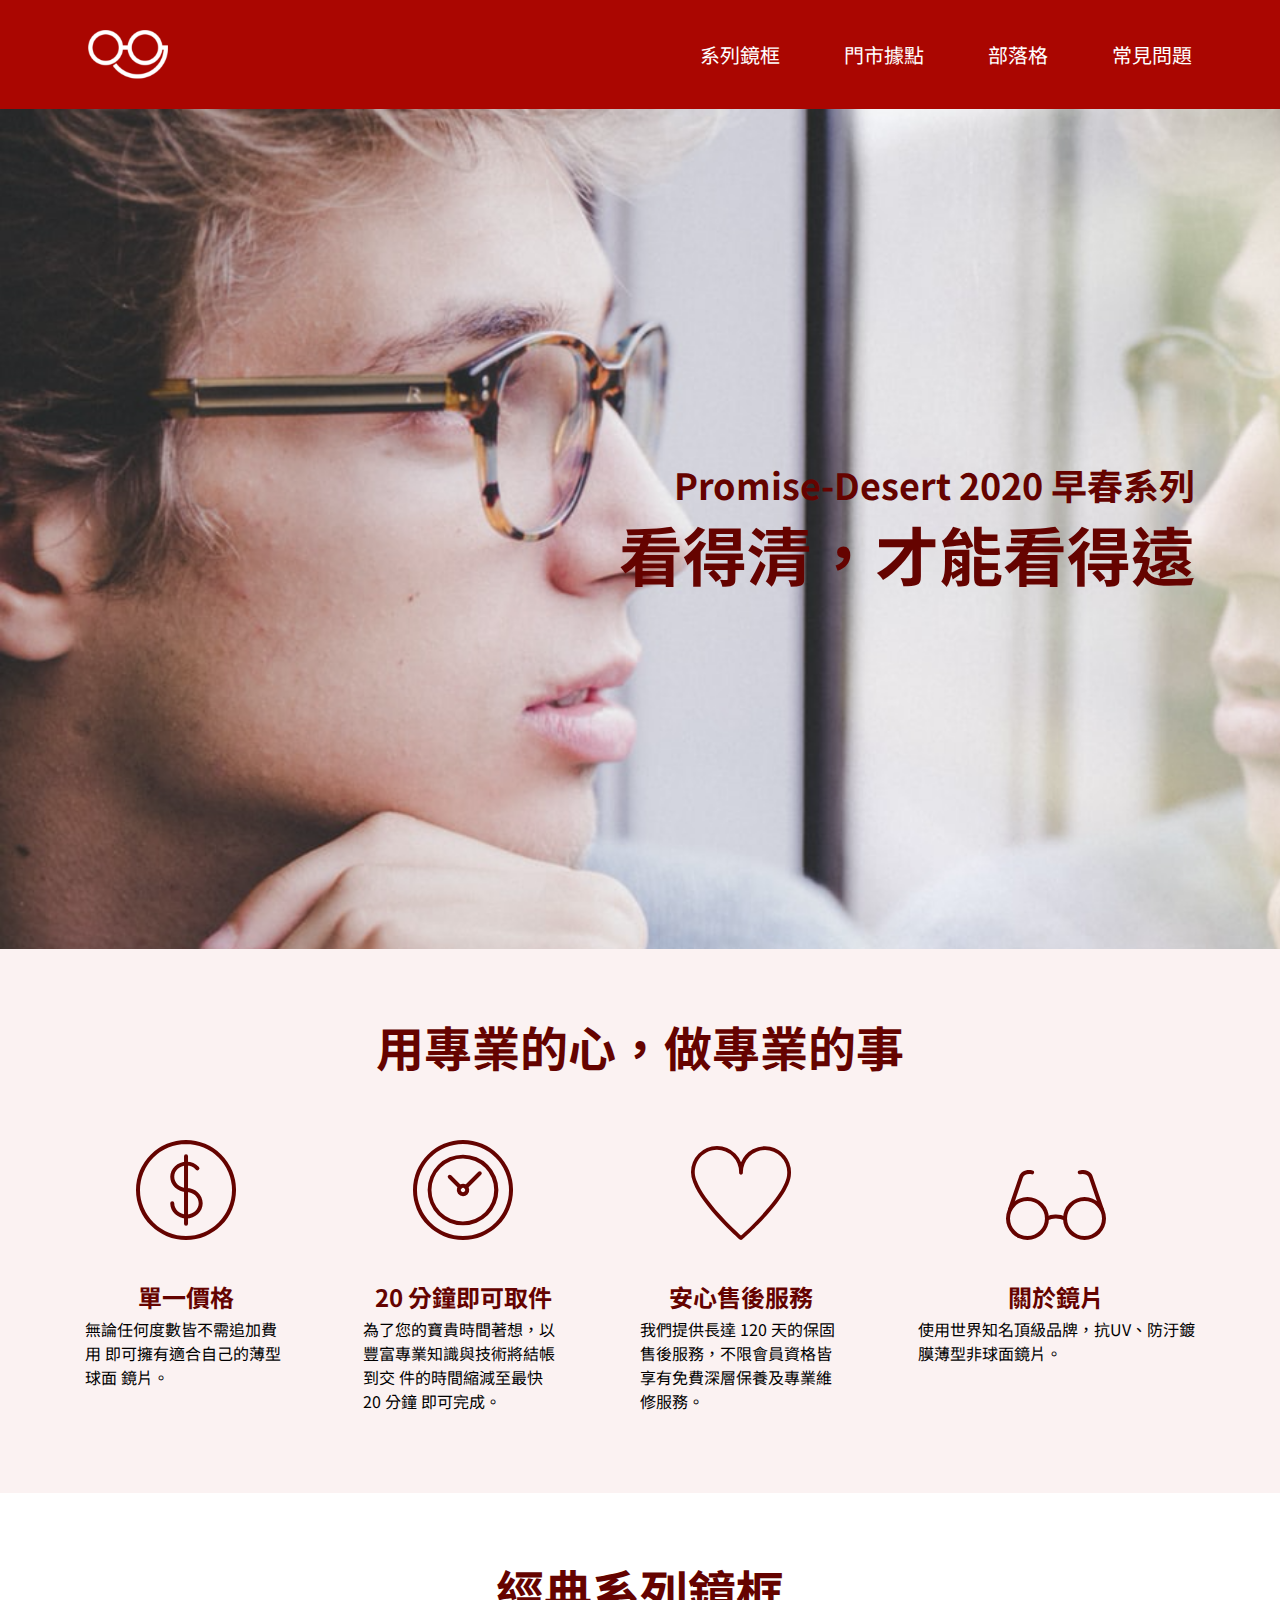
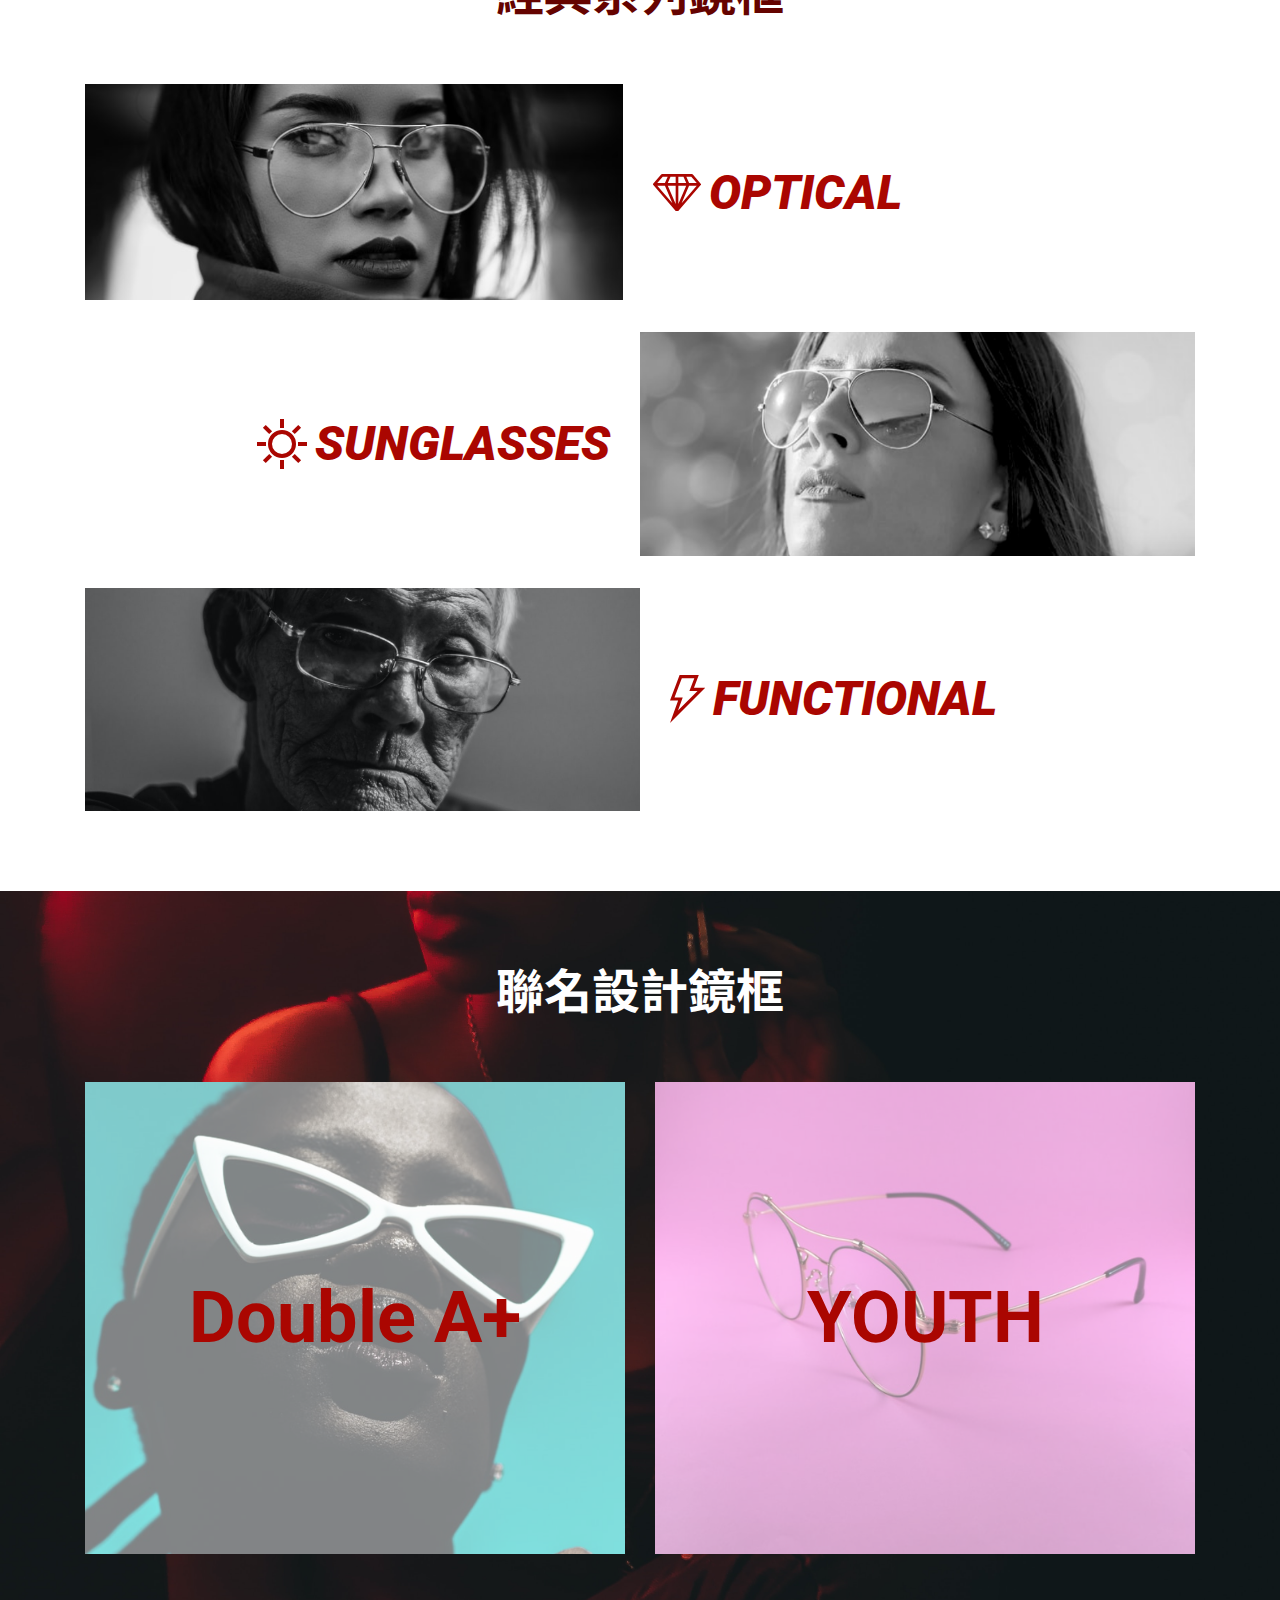
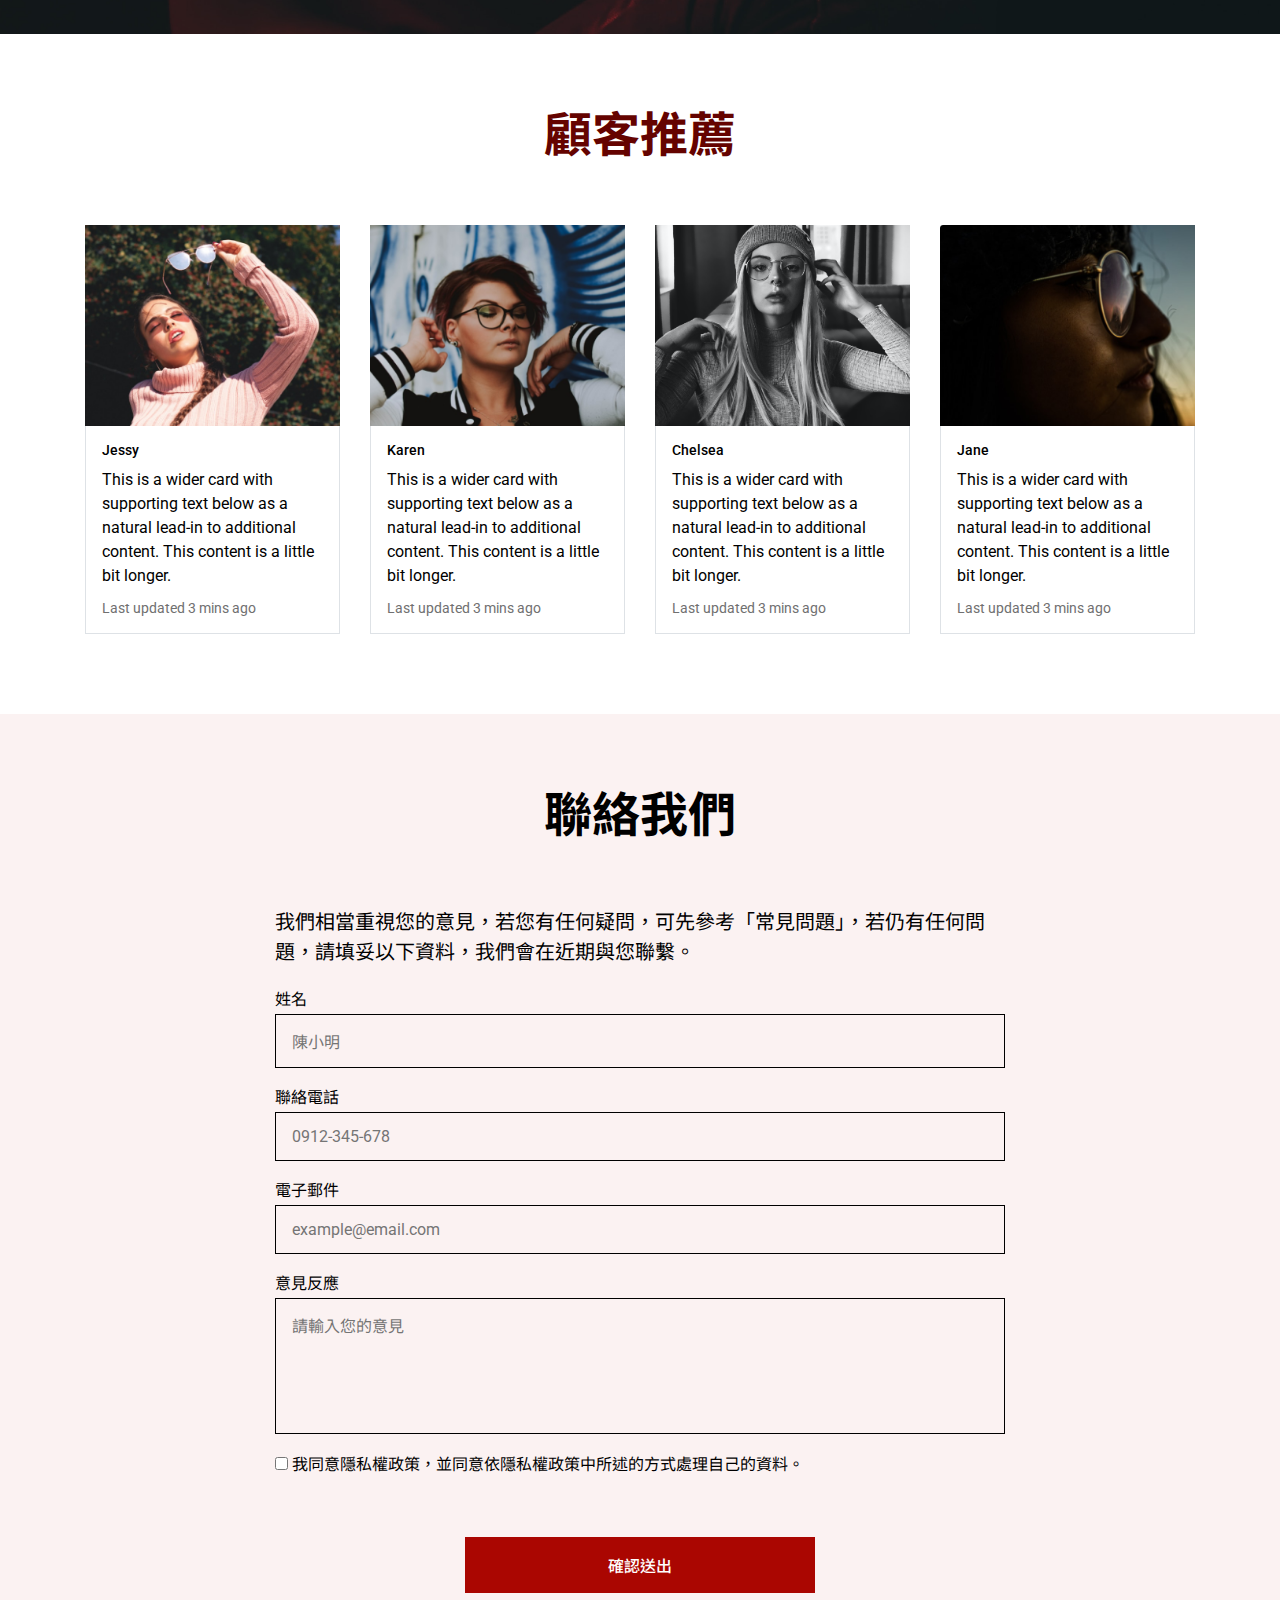
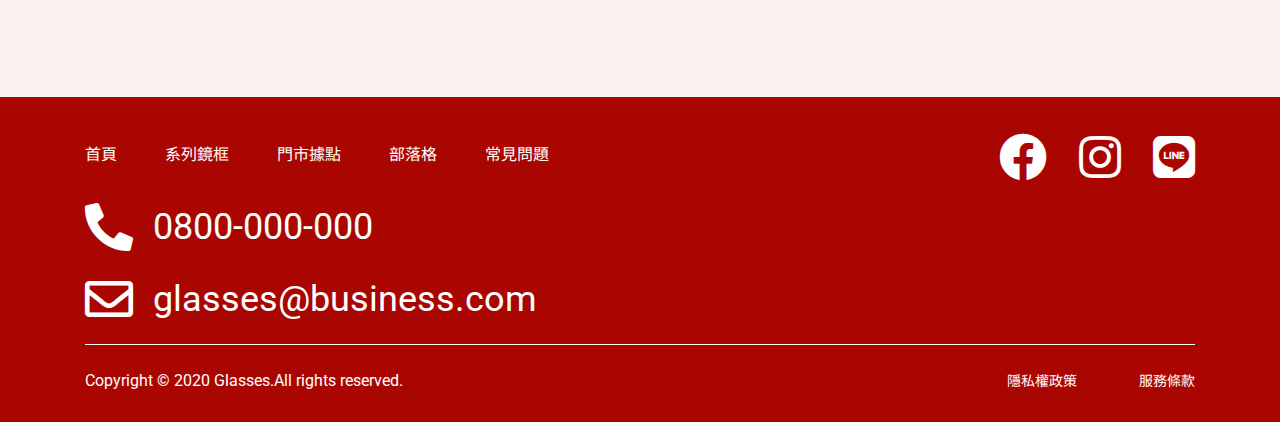
==== commit fcbc9e6f: "導入font awesome,更改與整合component要素" ====
--- a/week03/index.html
+++ b/week03/index.html
@@ -11,18 +11,19 @@
     <meta name="robots" content="index,follow">
     <meta name="format-detection" content="telephone=no">
     <link rel="shortcut icon" href="./favicon.ico"><link href="https://fonts.googleapis.com/css2?family=Noto+Sans&family=Noto+Sans+TC:wght@400;500;700&family=Roboto:ital,wght@0,400;0,500;0,700;1,900&display=swap" rel="stylesheet">
-    
+    <!--font awesome-->
+    <link rel="stylesheet" href="https://cdnjs.cloudflare.com/ajax/libs/font-awesome/5.14.0/css/all.min.css">
     <link rel="stylesheet" href="./assets/css/common.min.css">
   </head>
   <body>
     <header class="header bg-primary">
-      <div class="logo"><a href="/"><img src="./assets/images/logo.png" alt="logo"></a></div>
+      <div class="logo"><a href="./"><img src="./assets/images/logo.png" alt="logo"></a></div>
       <nav class="header__menu">
         <ul class="header__link">
-          <li><a href="/product-sunglasses">系列鏡框</a></li>
-          <li><a href="/location">門市據點</a></li>
-          <li><a href="/blog">部落格</a></li>
-          <li><a href="/faq">常見問題</a></li>
+          <li><a href="./product-sunglasses">系列鏡框</a></li>
+          <li><a href="./location">門市據點</a></li>
+          <li><a href="./blog">部落格</a></li>
+          <li><a href="./faq">常見問題</a></li>
         </ul>
       </nav>
     </header>
@@ -59,20 +60,20 @@
         <div class="container">
           <h2 class="top__section__title main__color">經典系列鏡框</h2>
           <ul class="classic__list">
-            <li class="classic__item"><a href="/product-optical"><img class="classic__img" src="./assets/images/top/classic-1.png" alt="">
-                <h3>
+            <li class="classic__item"><a href="./product-optical"><img class="classic__img" src="./assets/images/top/classic-1.png" alt="">
+                <h3 class="u-en">
                   <svg class="svg__diamond" xmlns="http://www.w3.org/2000/svg" width="48" height="37.733" viewBox="0 0 48 37.733">
 <path class="a" d="M48.733,19.7l.067-.067c0-.067.067-.067.067-.133a.065.065,0,0,1,.067-.067A.233.233,0,0,1,49,19.3v-.667c0-.067,0-.133-.067-.133,0-.067,0-.067-.067-.067,0-.067-.067-.067-.067-.133l-.067-.067a.065.065,0,0,0-.067-.067l-7.8-9.2a1.418,1.418,0,0,0-1-.467H10.133a1.418,1.418,0,0,0-1,.467l-7.8,9a.065.065,0,0,1-.067.067L1.2,18.1c0,.067-.067.067-.067.133a.065.065,0,0,1-.067.067A.233.233,0,0,1,1,18.433V19.1c0,.067,0,.133.067.133,0,.067,0,.067.067.067,0,.067.067.067.067.133l.067.067a.065.065,0,0,0,.067.067L24,45.833h0l.133.133.067.067h.067a.233.233,0,0,0,.133.067.065.065,0,0,1,.067.067c.067,0,.067,0,.133.067h.8c.067,0,.067,0,.133-.067A.065.065,0,0,0,25.6,46.1c.067,0,.067-.067.133-.067H25.8l.067-.067L26,45.833h0L48.667,19.567C48.667,19.7,48.733,19.7,48.733,19.7Zm-35.8.467,7.467,17.6L5.267,20.167Zm13.4,0H34.2L26.333,38.633ZM23.667,38.633,15.8,20.167h7.867Zm13.4-18.467h7.667L29.6,37.833ZM44.733,17.5H37.067l-2.733-6.333h4.933ZM34.2,17.5H26.333V11.167h5.133ZM23.667,11.167V17.5H15.8l2.733-6.333Zm-12.933,0h4.933L12.933,17.5H5.267Z" transform="translate(-1 -8.5)"/>
 </svg>optical
                 </h3></a></li>
-            <li class="classic__item"><a href="/product-sunglasses"><img class="classic__img" src="./assets/images/top/classic-2.png" alt="">
-                <h3>
+            <li class="classic__item"><a href="./product-sunglasses"><img class="classic__img" src="./assets/images/top/classic-2.png" alt="">
+                <h3 class="u-en">
                   <svg class="svg__sun" xmlns="http://www.w3.org/2000/svg" width="50" height="50" viewBox="0 0 50 50">
 <path class="a" d="M25,38A13,13,0,1,0,12,25,13.015,13.015,0,0,0,25,38Zm0-24A11,11,0,1,1,14,25,11.013,11.013,0,0,1,25,14Z"/><rect class="a" width="2" height="7" transform="translate(24 1)"/><rect class="a" width="2" height="7" transform="translate(24 42)"/><rect class="a" width="7" height="2" transform="translate(42 24)"/><rect class="a" width="7" height="2" transform="translate(1 24)"/><rect class="a" width="7" height="2" transform="translate(36.315 12.274) rotate(-45)"/><rect class="a" width="7" height="2" transform="translate(7.321 41.265) rotate(-45)"/><rect class="a" width="2" height="7" transform="translate(36.313 37.727) rotate(-45)"/><rect class="a" width="2" height="7" transform="translate(7.322 8.736) rotate(-45)"/>
 </svg>sunglasses
                 </h3></a></li>
-            <li class="classic__item"><a href="/product-functional"><img class="classic__img" src="./assets/images/top/classic-3.png" alt="">
-                <h3>
+            <li class="classic__item"><a href="./product-functional"><img class="classic__img" src="./assets/images/top/classic-3.png" alt="">
+                <h3 class="u-en">
                   <svg class="svg__thunder" xmlns="http://www.w3.org/2000/svg" width="35.2" height="48" viewBox="0 0 35.2 48">
 <g transform="translate(-11 -9)"><g transform="translate(11 9)">
 <path class="a" d="M30.413,25H38.52L19,44.52,23.732,31.4H15.48l7.36-19.2H35.32L30.413,25ZM19.145,34.6H11L20.6,9H39.8L35,21.8H46.2L11,57l8.145-22.4Z" transform="translate(-11 -9)"/></g></g>
@@ -86,9 +87,9 @@
           <h2 class="top__section__title white__color">聯名設計鏡框</h2>
           <ul class="co-branding__list">
             <li class="co-branding__item"><a href="#"><span class="co-branding--img01"></span>
-                <h3>Double A+</h3></a></li>
+                <h3 class="u-en">Double A+</h3></a></li>
             <li class="co-branding__item"><a href="#"><span class="co-branding--img02"></span>
-                <h3>YOUTH</h3></a></li>
+                <h3 class="u-en">YOUTH</h3></a></li>
           </ul>
         </div>
       </section>
@@ -97,25 +98,25 @@
           <h2 class="top__section__title main__color">顧客推薦</h2>
           <ul class="recommend__list">
             <li class="recommend__item"><a href="#"><img src="./assets/images/top/rec-1.png" alt="">
-                <div class="recommend__card">
+                <div class="recommend__card u-en">
                   <p class="recommend__name">Jessy</p>
                   <p class="recommend__description">This is a wider card with supporting text below as a natural lead-in to additional content. This content is a little bit longer.</p>
                   <p class="recommend__posttime">Last updated 3 mins ago</p>
                 </div></a></li>
             <li class="recommend__item"><a href="#"><img src="./assets/images/top/rec-2.png" alt="">
-                <div class="recommend__card">
+                <div class="recommend__card u-en">
                   <p class="recommend__name">Karen</p>
                   <p class="recommend__description">This is a wider card with supporting text below as a natural lead-in to additional content. This content is a little bit longer.</p>
                   <p class="recommend__posttime">Last updated 3 mins ago</p>
                 </div></a></li>
             <li class="recommend__item"><a href="#"><img src="./assets/images/top/rec-3.png" alt="">
-                <div class="recommend__card">
+                <div class="recommend__card u-en">
                   <p class="recommend__name">Chelsea</p>
                   <p class="recommend__description">This is a wider card with supporting text below as a natural lead-in to additional content. This content is a little bit longer.</p>
                   <p class="recommend__posttime">Last updated 3 mins ago</p>
                 </div></a></li>
             <li class="recommend__item"><a href="#"><img src="./assets/images/top/rec-4.png" alt="">
-                <div class="recommend__card">
+                <div class="recommend__card u-en">
                   <p class="recommend__name">Jane</p>
                   <p class="recommend__description">This is a wider card with supporting text below as a natural lead-in to additional content. This content is a little bit longer.</p>
                   <p class="recommend__posttime">Last updated 3 mins ago</p>
@@ -130,26 +131,26 @@
           <form class="contact__form">
             <ul>
               <li>
-                <label for="name">姓名</label>
-                <input type="text" id="name" name="name" placeholder="陳小明">
+                <label class="u-tc" for="name">姓名</label>
+                <input class="u-tc" type="text" id="name" name="name" placeholder="陳小明">
               </li>
               <li>
-                <label for="tel">聯絡電話</label>
-                <input type="tel" id="tel" name="tel" placeholder="0912-345-678">
+                <label class="u-tc" for="tel">聯絡電話</label>
+                <input class="u-en" type="tel" id="tel" name="tel" placeholder="0912-345-678">
               </li>
               <li>
-                <label for="e-mail">電子郵件</label>
-                <input type="email" id="e-mail" name="e-mail" placeholder="example@email.com">
+                <label class="u-tc" for="e-mail">電子郵件</label>
+                <input class="u-en" type="email" id="e-mail" name="e-mail" placeholder="example@email.com">
               </li>
               <li>
-                <label for="message">意見反應</label>
-                <textarea id="message" name="message" placeholder="請輸入您的意見"></textarea>
+                <label class="u-tc" for="message">意見反應</label>
+                <textarea class="u-tc" id="message" name="message" placeholder="請輸入您的意見"></textarea>
               </li>
             </ul>
             <label for="checkbox">
-              <input type="checkbox" id="checkbox" name="checkbox"><span>我同意隱私權政策，並同意依隱私權政策中所述的方式處理自己的資料。</span>
+              <input type="checkbox" id="checkbox" name="checkbox"><span class="u-tc">我同意隱私權政策，並同意依隱私權政策中所述的方式處理自己的資料。</span>
             </label>
-            <input type="submit" name="submit" value="確認送出">
+            <input class="u-tc" type="submit" name="submit" value="確認送出">
           </form>
         </div>
       </section>
@@ -157,25 +158,27 @@
     <footer class="bg-primary">
       <div class="container">
         <div class="footer__header">
-          <ul class="footer__link">
-            <li><a href="/">首頁</a></li>
-            <li><a href="/product-sunglasses">系列鏡框</a></li>
-            <li><a href="/location">門市據點</a></li>
-            <li><a href="/blog">部落格</a></li>
-            <li><a href="/faq">常見問題</a></li>
-          </ul>
+          <nav>
+            <ul class="footer__link">
+              <li><a href="./">首頁</a></li>
+              <li><a href="./product-sunglasses">系列鏡框</a></li>
+              <li><a href="./location">門市據點</a></li>
+              <li><a href="./blog">部落格</a></li>
+              <li><a href="./faq">常見問題</a></li>
+            </ul>
+          </nav>
           <ul class="footer__contact">
-            <li><a href="tel:+886-800-000-000"><img src="./assets/images/icon-phone.svg" alt="">0800-000-000</a></li>
-            <li><a href="mailto:glasses@business.com"><img src="./assets/images/icon-mail.svg" alt="">glasses@business.com</a></li>
+            <li><a class="u-en" href="tel:+886-800-000-000"><i class="fas fa-phone-alt"></i>0800-000-000</a></li>
+            <li><a class="u-en" href="mailto:glasses@business.com"><i class="far fa-envelope"></i>glasses@business.com</a></li>
           </ul>
         </div>
         <ul class="footer__sns">
-          <li><a href="https://www.facebook.com/" target="_blank"><img src="./assets/images/icon-fb.svg" alt=""></a></li>
-          <li><a href="https://www.instagram.com/" target="_blank"><img src="./assets/images/icon-ig.svg" alt=""></a></li>
-          <li><a href="https://line.me/" target="_blank"><img src="./assets/images/icon-line.svg" alt=""></a></li>
+          <li><a href="https://www.facebook.com/" target="_blank"><i class="fab fa-facebook"></i></a></li>
+          <li><a href="https://www.instagram.com/" target="_blank"><i class="fab fa-instagram"></i></a></li>
+          <li><a href="https://line.me/" target="_blank"><i class="fab fa-line"></i></a></li>
         </ul>
         <div class="footer__others">
-          <div class="copyright"><a class="footer__logo" href="../"><img src="./assets/images/logo.png" alt=""></a><small>Copyright © 2020 Glasses.All rights reserved.</small></div>
+          <div class="copyright"><a class="footer__logo" href="../"><img src="./assets/images/logo.png" alt=""></a><small class="u-en">Copyright © 2020 Glasses.All rights reserved.</small></div>
           <ul class="policy">
             <li><a href="./privacy">隱私權政策</a></li>
             <li><a href="./terms">服務條款</a></li>
--- a/week03/assets/css/common.min.css
+++ b/week03/assets/css/common.min.css
@@ -1,2 +1,2 @@
-abbr,address,article,aside,audio,b,blockquote,body,canvas,caption,cite,code,dd,del,details,dfn,div,dl,dt,em,fieldset,figcaption,figure,footer,form,h1,h2,h3,h4,h5,h6,header,hgroup,html,i,iframe,img,ins,kbd,label,legend,li,mark,menu,nav,object,ol,p,pre,q,samp,section,small,span,strong,sub,summary,sup,table,tbody,td,tfoot,th,thead,time,tr,ul,var,video{margin:0;padding:0;font-size:100%;vertical-align:baseline;list-style:none;background:transparent;border:0;outline:0}body{line-height:1}article,aside,details,figcaption,figure,footer,header,hgroup,menu,nav,section{display:block}nav ul{list-style:none}blockquote,q{quotes:none}blockquote:after,blockquote:before,q:after,q:before{content:"";content:none}a{margin:0;padding:0;font-size:100%;vertical-align:baseline;background:transparent}ins{text-decoration:none}ins,mark{color:#000;background-color:#ff9}mark{font-weight:700;font-style:italic}del{text-decoration:line-through}abbr[title],dfn[title]{border-bottom:1px dotted;cursor:help}table{border-collapse:collapse;border-spacing:0}hr{display:block;height:1px;margin:1em 0;padding:0;border:0;border-top:1px solid #ccc}input,select{vertical-align:middle}.u-spn{display:block}.u-spb{display:none}html{font-size:10px}*,:after,:before{-webkit-box-sizing:border-box;box-sizing:border-box}body{font-family:Noto Sans TC,-apple-system,BlinkMacSystemFont,Segoe UI,Microsoft JhengHei,Roboto,Helvetica Neue,Arial,sans-serif;line-height:1.5}h1,h2,h3,h4,h5,h6{line-height:1.2}img{display:block;max-width:100%;height:auto}a{color:#fff;text-decoration:none;opacity:1;-webkit-transition:opacity .3s;-o-transition:opacity .3s;transition:opacity .3s}a:hover{opacity:.8}.container{max-width:1150px;margin:0 auto;padding:0 2rem}.bg-primary{background:#aa0601}.bg-secondary{background:rgba(170,6,1,.05098)}.bg-bk{background:#000}.main__color{color:#650300}.white__color{color:#fff}.black__color{color:#000}.header{-webkit-box-align:center;-webkit-align-items:center;-ms-flex-align:center;align-items:center;padding:3rem 8.8rem}.header,.header__link{display:-webkit-box;display:-webkit-flex;display:-ms-flexbox;display:flex;-webkit-box-pack:justify;-webkit-justify-content:space-between;-ms-flex-pack:justify;justify-content:space-between}.header__link li{padding-right:6.4rem}.header__link li a{color:#fff;font-weight:400;font-size:2rem;line-height:1.4;text-decoration:none}.header__link li:last-child{padding-right:0}.footer__header{display:inline-block;width:calc(100% - 208px);padding-top:4.4rem}.footer__link{display:-webkit-box;display:-webkit-flex;display:-ms-flexbox;display:flex;-webkit-box-align:center;-webkit-align-items:center;-ms-flex-align:center;align-items:center;padding-bottom:3.5rem}.footer__link li{padding-right:4.8rem}.footer__link li:last-child{padding-right:0}.footer__link a{font-size:1.6rem}.footer__contact li{padding-bottom:1.6rem;font-size:3.6rem;line-height:1.5}.footer__contact a{display:-webkit-inline-box;display:-webkit-inline-flex;display:-ms-inline-flexbox;display:inline-flex;-webkit-box-align:center;-webkit-align-items:center;-ms-flex-align:center;align-items:center}.footer__contact a img{width:48px;margin-right:20px}.footer__sns{display:-webkit-inline-box;display:-webkit-inline-flex;display:-ms-inline-flexbox;display:inline-flex;float:right;max-width:208px;padding-top:3.6rem}.footer__sns li{padding-right:3.2rem}.footer__sns li:last-child{padding-right:0}.footer__others{position:relative;-webkit-box-pack:justify;-webkit-justify-content:space-between;-ms-flex-pack:justify;justify-content:space-between;padding-top:2.4rem;padding-bottom:2.9rem;border-top:1px solid #fff}.copyright,.footer__others{display:-webkit-box;display:-webkit-flex;display:-ms-flexbox;display:flex;-webkit-box-align:center;-webkit-align-items:center;-ms-flex-align:center;align-items:center}.copyright{color:#fff;font-size:1.6rem}.copyright a{padding-right:3.8rem}.policy{display:-webkit-box;display:-webkit-flex;display:-ms-flexbox;display:flex}.policy li{padding-right:6.2rem;font-size:1.4rem}.policy li:last-child{padding-right:0}.footer__logo{display:none}.mv{height:840px;background:url(../images/top/banner.png) no-repeat;background-size:cover}.mv__wrap{display:-webkit-box;display:-webkit-flex;display:-ms-flexbox;display:flex;-webkit-box-align:center;-webkit-align-items:center;-ms-flex-align:center;align-items:center;-webkit-box-pack:end;-webkit-justify-content:flex-end;-ms-flex-pack:end;justify-content:flex-end;height:100%}.mv__title{color:#650300;font-size:6.4rem;line-height:1.4;text-align:right}.mv__title span{display:block;font-size:3.6rem}.top__section__title{padding-bottom:6rem;font-size:4.8rem;line-height:1.4;text-align:center}.top__section{padding:6.4rem 0 8rem}.profession__list{-webkit-box-align:baseline;-webkit-align-items:baseline;-ms-flex-align:baseline;align-items:baseline}.profession__item,.profession__list{display:-webkit-box;display:-webkit-flex;display:-ms-flexbox;display:flex}.profession__item{-webkit-box-orient:vertical;-webkit-box-direction:normal;-webkit-flex-direction:column;-ms-flex-direction:column;flex-direction:column;-webkit-box-align:center;-webkit-align-items:center;-ms-flex-align:center;align-items:center;width:25%;padding-right:7.6rem}.profession__item:last-child{padding-right:0}.profession__item h3{padding-top:4rem;color:#650300;font-weight:700;font-size:2.4rem;line-height:1.375}.profession__item p{padding-top:.4rem;font-size:1.6em}.classic__item{padding-bottom:3.2rem}.classic__item a,.classic__item h3{display:-webkit-box;display:-webkit-flex;display:-ms-flexbox;display:flex}.classic__item h3{-webkit-box-align:center;-webkit-align-items:center;-ms-flex-align:center;align-items:center;width:50%;padding-left:3rem;color:#aa0601;font-weight:900;font-size:4.8rem;font-family:Roboto,sans-serif;font-style:italic;text-transform:uppercase}.classic__item h3 svg{margin-right:.8rem}.classic__item:nth-child(2n) a{-webkit-box-orient:horizontal;-webkit-box-direction:reverse;-webkit-flex-direction:row-reverse;-ms-flex-direction:row-reverse;flex-direction:row-reverse}.classic__item:nth-child(2n) a h3{-webkit-box-pack:end;-webkit-justify-content:flex-end;-ms-flex-pack:end;justify-content:flex-end;padding-right:3rem;padding-left:0}.classic__item:last-child{padding-bottom:0}.classic__item{display:-webkit-box;display:-webkit-flex;display:-ms-flexbox;display:flex}.classic__img{width:50%}.top .svg__diamond .a,.top .svg__sun .a,.top .svg__thunder .a{fill:#aa0601}.top .svg__sun .a{stroke:#aa0601;stroke-width:2px}.top .svg__thunder .a{fill-rule:evenodd}.co-branding{height:743px;background:url(../images/top/bg.png) 50% no-repeat;background-size:cover}.co-branding__list{display:-webkit-box;display:-webkit-flex;display:-ms-flexbox;display:flex}.co-branding__item{width:100%;margin-right:3rem;background-color:#fff}.co-branding__item a{position:relative;display:-webkit-box;display:-webkit-flex;display:-ms-flexbox;display:flex;-webkit-box-align:center;-webkit-align-items:center;-ms-flex-align:center;align-items:center;-webkit-box-pack:center;-webkit-justify-content:center;-ms-flex-pack:center;justify-content:center;height:472px}.co-branding__item h3{z-index:1;color:#aa0601;font-size:7.2rem;font-family:Roboto,sans-serif}.co-branding__item:last-child{margin-right:0}.co-branding--img01{background:url(../images/top/co-branding01.png);background-repeat:no-repeat;background-position:50%;background-size:cover;-webkit-transition:all .5s ease 0s;-o-transition:all .5s ease 0s;transition:all .5s ease 0s}.co-branding--img01,.co-branding--img02{position:absolute;top:0;right:0;bottom:0;left:0;overflow:hidden;opacity:.5}.co-branding--img02{background:url(../images/top/co-branding02.png);background-repeat:no-repeat;background-position:50%;background-size:cover}.recommend__list{display:-webkit-box;display:-webkit-flex;display:-ms-flexbox;display:flex;margin:0 -1.5rem}.recommend__item{width:25%;padding:0 1.5rem}.recommend__item img{width:100%}.recommend__card{padding:1.4rem 1.6rem;color:#000;font-family:Roboto,sans-serif;border:1px solid #dee2e6;border-top:none}.recommend__name{padding-bottom:.7rem;font-weight:500;font-size:1.4rem}.recommend__description{padding-bottom:1rem;font-size:1.6rem}.recommend__posttime{color:#707070;font-size:1.4rem}.contact__container{max-width:770px;margin:0 auto;padding:0 2rem;padding-bottom:2.4rem}.contact__subtitle{padding-bottom:2rem;font-size:2rem}.contact__form{font-size:1.6rem;line-height:1}.contact__form li{padding-bottom:1.6rem}.contact__form label{display:block;padding-bottom:.4rem;line-height:1.5}.contact__form input,.contact__form textarea{width:100%;padding:1.4rem 1.6rem;color:#000;font-size:1.6rem;font-family:Noto Sans TC,-apple-system,BlinkMacSystemFont,Segoe UI,Microsoft JhengHei,Roboto,Helvetica Neue,Arial,sans-serif;background:transparent;border:1px solid #000;outline-color:#aa0601}.contact__form textarea{min-height:136px;resize:none}.contact__form input#checkbox{display:inline-block;width:auto;margin:0 4px 4px 0}.contact__form span{display:inline-block;width:94%;vertical-align:top}.contact__form input[type=submit]{display:block;max-width:35rem;margin:5.8rem auto 0;padding:1.6rem 0;color:#fff;font-weight:700;background:#aa0601;border:none;cursor:pointer;-ms-touch-action:manipulation;touch-action:manipulation}.contact__form input[type=submit]:hover{opacity:.8;-webkit-transition:opacity .3s;-o-transition:.3s opacity;transition:opacity .3s}.product .svg__diamond .a,.product .svg__sun .a,.product .svg__thunder .a{fill:#000}.product .svg__sun .a{stroke:#000;stroke-width:2px}.product .svg__thunder .a{fill-rule:evenodd}.product__header{display:-webkit-box;display:-webkit-flex;display:-ms-flexbox;display:flex;max-width:1384px;margin:0 auto;text-transform:uppercase}.product__header li{position:relative;width:33.333%;border-right:1px solid #dcdcdc;border-left:1px solid #dcdcdc}.product__header a{display:block;padding:2.4rem 0;color:#000;font-weight:500;font-size:4.2rem;font-family:Roboto,sans-serif;line-height:1.32;text-transform:uppercase}.product__header a:hover:after{width:100%}.product__header a:after{position:absolute;bottom:0;left:0;width:0;border-bottom:1.6rem solid #aa0601;-webkit-transition:width .3s;-o-transition:.3s width;transition:width .3s;content:""}.product__header a.active:after{width:100%}.product__header p{display:-webkit-box;display:-webkit-flex;display:-ms-flexbox;display:flex;-webkit-box-align:center;-webkit-align-items:center;-ms-flex-align:center;align-items:center;-webkit-box-pack:center;-webkit-justify-content:center;-ms-flex-pack:center;justify-content:center}.product__header p svg{margin-right:.8rem}.product__mv{display:-webkit-box;display:-webkit-flex;display:-ms-flexbox;display:flex}.product__mv li{width:50%;height:309px;margin-right:3rem}.product__mv li:last-child{margin-right:0}.product__section{padding-top:8.8rem;padding-bottom:15.6rem}.product__section__title{padding-bottom:4rem;font-weight:500;font-size:4.2rem;font-family:Roboto,sans-serif;line-height:1.5;text-align:center}.product__section__title span{display:block;font-weight:400;font-size:3.2rem;font-family:Noto Sans TC,-apple-system,BlinkMacSystemFont,Segoe UI,Microsoft JhengHei,Roboto,Helvetica Neue,Arial,sans-serif}.product__item{padding:0 1.5rem 10rem;font-family:Roboto,sans-serif}.product__item a{color:#000}.product__item img{width:100%}.color{display:-webkit-box;display:-webkit-flex;display:-ms-flexbox;display:flex;margin:-.4rem}.color li{margin:.4rem;padding:1.2rem;border-radius:4px}.product__detail{display:-webkit-box;display:-webkit-flex;display:-ms-flexbox;display:flex;-webkit-box-pack:justify;-webkit-justify-content:space-between;-ms-flex-pack:justify;justify-content:space-between;text-transform:uppercase}.product__detail h2{display:inline-block;font-weight:400;font-size:2.4rem;line-height:1.5}.product__detail span{color:#aa0601;font-weight:500;font-size:2.4rem}.type01{background:#5f3e2d}.type02{background:#b75929}.pagenation{max-width:368px;margin:0 auto;font-size:1.8rem;font-family:Roboto,sans-serif}.pagenation,.pagenation li{display:-webkit-box;display:-webkit-flex;display:-ms-flexbox;display:flex}.pagenation li{-webkit-box-flex:1;-webkit-flex:1 1 100%;-ms-flex:1 1 100%;flex:1 1 100%;-webkit-box-align:center;-webkit-align-items:center;-ms-flex-align:center;align-items:center;-webkit-box-pack:center;-webkit-justify-content:center;-ms-flex-pack:center;justify-content:center;border-top:1px solid #555;border-bottom:1px solid #555;border-left:1px solid #555}.pagenation li:last-child{border-right:1px solid #555}.pagenation a,.pagenation span{display:block;width:100%;padding:1rem 0;color:#000;text-align:center}.pagenation .selected{background:#000}.pagenation .selected span{color:#fff}.pagenation .next,.pagenation .prev{-webkit-flex-shrink:0.9;-ms-flex-negative:0.9;flex-shrink:0.9;font-size:1.9rem;font-family:Noto Sans TC,-apple-system,BlinkMacSystemFont,Segoe UI,Microsoft JhengHei,Roboto,Helvetica Neue,Arial,sans-serif}.pagenation .next{background-color:#f2f2f2}.optical_bnr01{background:url(../images/product-optical/optical_bnr01.jpg) no-repeat;background-position:100% 60%;background-size:cover}.optical_bnr02{background:url(../images/product-optical/optical_bnr02.jpg) 50% no-repeat;background-position:100% 35%;background-size:cover}.optical__list{display:-webkit-box;display:-webkit-flex;display:-ms-flexbox;display:flex;-webkit-flex-wrap:wrap;-ms-flex-wrap:wrap;flex-wrap:wrap;margin:0 -1.5rem}.optical__item{width:25%}.sun_bnr01{background:url(../images/product-sunglasses/sun_bnr01.jpg) no-repeat;background-position:50% 51%;background-size:cover}.sun_bnr02{background:url(../images/product-sunglasses/sun_bnr02.jpg) 50% no-repeat;background-position:100% 25%;background-size:cover}.sun__list{display:-webkit-box;display:-webkit-flex;display:-ms-flexbox;display:flex;-webkit-flex-flow:wrap;-ms-flex-flow:wrap;flex-flow:wrap;margin:0 -1.5rem}.sun__item{width:33.333%}.sun__item .product__detail{display:block;padding-bottom:1rem}.sun__item .product__detail h2{display:block}@media only screen and (min-width:0px) and (max-width:767px){.u-spn{display:none}.u-spb{display:block}.container{padding:0 1.5rem}.header{-webkit-box-orient:vertical;-webkit-box-direction:normal;-webkit-flex-direction:column;-ms-flex-direction:column;flex-direction:column;-webkit-box-pack:center;-webkit-justify-content:center;-ms-flex-pack:center;justify-content:center;padding:0}.logo{margin:0 auto;padding:1rem 0}.logo img{width:48px}.header__menu{width:100%}.header__link{-webkit-box-orient:horizontal;-webkit-box-direction:normal;-webkit-flex-direction:row;-ms-flex-direction:row;flex-direction:row;-webkit-flex-wrap:wrap;-ms-flex-wrap:wrap;flex-wrap:wrap;width:100%;text-align:center}.header__link li{width:50%;padding:0;border:1px solid #fff}.header__link li:nth-child(2n){border-right:none}.header__link li:nth-child(odd){border-left:none}.header__link li a{display:block;padding:.8rem 3.2rem}.footer__header{width:calc(100% - 120px);padding-bottom:2.4rem}.footer__link{display:none}.footer__contact li{padding-bottom:.8rem;font-size:1.6rem}.footer__contact li:last-child{padding-bottom:0}.footer__contact a img{width:20px;margin-right:5px}.footer__others{display:block;padding-top:1.8rem}.policy{display:block;padding-top:.8rem}.policy li:last-child{padding-bottom:0}.policy li{padding-right:0;padding-bottom:.8rem}.footer__logo{position:absolute;right:0;bottom:21px;display:block}.mv{height:394px}.mv__title{font-size:3.2rem}.mv__title span{font-size:1.6rem}.top__section__title{padding-bottom:2rem;font-size:2.4rem}.top__section{padding:3.2rem 0}.profession__list{-webkit-box-pack:center;-webkit-justify-content:center;-ms-flex-pack:center;justify-content:center}.profession__item{width:63%}.classic__item a{position:relative;-webkit-box-align:center;-webkit-align-items:center;-ms-flex-align:center;align-items:center}.classic__item a,.classic__item h3{-webkit-box-pack:center;-webkit-justify-content:center;-ms-flex-pack:center;justify-content:center}.classic__item h3{position:absolute;width:100%;padding-left:0;color:#fff}.classic__item:nth-child(2n) a h3{-webkit-box-pack:center;-webkit-justify-content:center;-ms-flex-pack:center;justify-content:center;padding-right:0}.classic__img{width:100%}.top .svg__diamond .a,.top .svg__sun .a,.top .svg__thunder .a{fill:#fff}.top .svg__sun .a{stroke:#fff;stroke-width:4px}.co-branding{height:auto}.co-branding__list{-webkit-flex-wrap:wrap;-ms-flex-wrap:wrap;flex-wrap:wrap}.co-branding__item{margin-right:0;margin-bottom:1.6rem}.co-branding__item:last-child{margin-bottom:0}.co-branding__item a{height:284px}.recommend__item{width:100%;padding-bottom:1.6rem}.recommend__item:last-child{padding-bottom:0}.contact__container{padding:0 1.5rem}.contact__form input[type=submit]{max-width:16.5rem}.product .svg__diamond .a,.product .svg__sun .a,.product .svg__thunder .a{fill:#000}.product .svg__sun .a{stroke:#000;stroke-width:4px}.product .svg__thunder{max-width:11px}.product__header a{padding:.8rem 0;font-size:1.4rem}.product__header a:after{border-bottom:.4rem solid #aa0601}.product__header p{-webkit-box-align:unset;-webkit-align-items:unset;-ms-flex-align:unset;align-items:unset}.product__header p svg{max-width:15px;max-height:15px;margin-right:.5rem}.product__mv li{height:144px}.product__section{padding-top:3rem;padding-bottom:5.6rem}.product__section__title{padding-bottom:2rem;font-size:2rem}.product__section__title span{font-size:1.6rem}.product__item{padding-bottom:3.2rem}.color{margin:-.2rem}.color li{margin:.2rem;padding:.8rem}.product__detail h2,.product__detail span{font-size:1.6rem}.pagenation{max-width:241px;font-size:1.1rem}.pagenation a,.pagenation span{padding:.8rem 0}.pagenation .next,.pagenation .prev{font-size:1.2rem}.optical__item,.sun__item{width:100%}}@media only screen and (min-width:768px) and (max-width:1024px){.container{padding:0 3.9rem}.header{padding:3rem 3.9rem}.header__link li{padding-right:4rem}.footer__link{padding-bottom:2rem}.footer__link li{padding-right:4rem}.footer__contact li{padding-bottom:.8rem;font-size:2rem}.footer__contact li:last-child img{width:32px;margin-right:10px}.footer__contact a img{width:24px;margin-right:15px}.mv__title{font-size:4.8rem}.mv__title span{font-size:2rem}.top__section__title{padding-bottom:3.2rem;font-size:3.2rem}.top__section{padding:4rem 0}.profession{padding-bottom:8rem}.profession__list{-webkit-justify-content:space-around;-ms-flex-pack:distribute;justify-content:space-around}.profession__item{width:34%}.profession__item:first-child{padding-bottom:0}.classic__item:nth-child(2n) a,.classic__item a{-webkit-box-orient:horizontal;-webkit-box-direction:normal;-webkit-flex-direction:row;-ms-flex-direction:row;flex-direction:row}.classic__item:nth-child(2n) a h3{-webkit-box-pack:start;-webkit-justify-content:flex-start;-ms-flex-pack:start;justify-content:flex-start;padding-left:3rem}.co-branding{height:437px}.co-branding__item a{height:280px}.recommend__item{width:50%;padding-bottom:2.8rem}.recommend__item:nth-child(n+3){padding-bottom:0}.contact__container{max-width:528px;padding:0 3.9rem}.contact__form input[type=submit]{max-width:21rem}.product .svg__thunder{max-width:23px}.product__header a{padding:1.6rem 0;font-size:2.8rem}.product__header a:after{border-bottom:.8rem solid #aa0601}.product__header p svg{width:32px;max-height:32px}.product__section{padding-top:4rem;padding-bottom:10.4rem}.product__section__title{padding-bottom:3.2rem;font-size:3.2rem}.product__section__title span{font-size:2.4rem}.product__item{padding-bottom:7.2rem}.optical_bnr01{background-position:100% 68%}.optical__item{width:50%}.sun_bnr01{background-position:50% 68%}.sun_bnr02{background-position:100% 12%}.sun__item{width:50%}}@media only screen and (min-width:0px) and (max-width:1024px){.footer__header{padding-top:3.6rem}.footer__sns{max-width:120px}.footer__sns li{padding-right:2.4rem}.footer__sns li img{max-width:24px}.copyright a{display:none}.copyright small{font-size:1.4rem}.mv{background:url(../images/top/banner-sm.png) no-repeat;background-position:50%;background-size:cover}.profession__list{-webkit-flex-wrap:wrap;-ms-flex-wrap:wrap;flex-wrap:wrap}.profession__item{padding:0 0 4rem}.profession__item:nth-child(2){-webkit-box-ordinal-group:-1;-webkit-order:-2;-ms-flex-order:-2;order:-2}.profession__item:nth-child(3){-webkit-box-ordinal-group:0;-webkit-order:-1;-ms-flex-order:-1;order:-1}.profession__item:nth-child(4){padding-bottom:0}.profession__item h3{padding-top:1.6rem;font-size:2rem}.profession__item p{padding-top:.8rem}.classic__item{padding-bottom:.8rem}.classic__item h3{font-size:2.8rem}.classic__item h3 svg{width:32px}.top .svg__thunder{width:23px}.co-branding__item h3{font-size:3.2rem}.recommend__list{-webkit-flex-wrap:wrap;-ms-flex-wrap:wrap;flex-wrap:wrap}.contact__subtitle{font-size:1.6rem}.contact__form{font-size:1.4rem}.contact__form li{padding-bottom:.8rem}.contact__form label{padding-bottom:.2rem}.contact__form input,.contact__form textarea{padding:.8rem 1.2rem;font-size:1.4rem}.contact__form input[type=submit]{margin-top:2rem;padding:.8rem 0}.product__mv li{margin-right:0}.sun__item .product__detail{display:-webkit-box;display:-webkit-flex;display:-ms-flexbox;display:flex}.sun__item .product__detail h2{display:inline-block}}
+abbr,address,article,aside,audio,b,blockquote,body,canvas,caption,cite,code,dd,del,details,dfn,div,dl,dt,em,fieldset,figcaption,figure,footer,form,h1,h2,h3,h4,h5,h6,header,hgroup,html,i,iframe,img,ins,kbd,label,legend,li,mark,menu,nav,object,ol,p,pre,q,samp,section,small,span,strong,sub,summary,sup,table,tbody,td,tfoot,th,thead,time,tr,ul,var,video{margin:0;padding:0;font-size:100%;vertical-align:baseline;list-style:none;background:transparent;border:0;outline:0}body{line-height:1}article,aside,details,figcaption,figure,footer,header,hgroup,menu,nav,section{display:block}nav ul{list-style:none}blockquote,q{quotes:none}blockquote:after,blockquote:before,q:after,q:before{content:"";content:none}a{margin:0;padding:0;font-size:100%;vertical-align:baseline;background:transparent}ins{text-decoration:none}ins,mark{color:#000;background-color:#ff9}mark{font-weight:700;font-style:italic}del{text-decoration:line-through}abbr[title],dfn[title]{border-bottom:1px dotted;cursor:help}table{border-collapse:collapse;border-spacing:0}hr{display:block;height:1px;margin:1em 0;padding:0;border:0;border-top:1px solid #ccc}input,select{vertical-align:middle}.u-spn{display:block}.u-spb{display:none}.u-tc{font-family:Noto Sans TC,-apple-system,BlinkMacSystemFont,Segoe UI,Microsoft JhengHei,Roboto,Helvetica Neue,Arial,sans-serif}.u-en{font-family:Roboto,sans-serif}html{font-size:10px}*,:after,:before{-webkit-box-sizing:border-box;box-sizing:border-box}body{font-family:Noto Sans TC,-apple-system,BlinkMacSystemFont,Segoe UI,Microsoft JhengHei,Roboto,Helvetica Neue,Arial,sans-serif;line-height:1.5}h1,h2,h3,h4,h5,h6{line-height:1.2}img{display:block;max-width:100%;height:auto}a{color:#fff;text-decoration:none;opacity:1;-webkit-transition:opacity .3s;-o-transition:opacity .3s;transition:opacity .3s}a:hover{opacity:.8}.container{max-width:1150px;margin:0 auto;padding:0 2rem}.bg-primary{background:#aa0601}.bg-secondary{background:rgba(170,6,1,.05098)}.bg-bk{background:#000}.main__color{color:#650300}.white__color{color:#fff}.black__color{color:#000}.fab.fa-facebook,.fab.fa-instagram,.fab.fa-line,.far.fa-facebook,.far.fa-instagram,.far.fa-line,.fas.fa-facebook,.fas.fa-instagram,.fas.fa-line{font-size:4.8rem}.fab.fa-envelope,.fab.fa-phone-alt,.far.fa-envelope,.far.fa-phone-alt,.fas.fa-envelope,.fas.fa-phone-alt{margin-right:2rem;font-size:4.8rem}.header{-webkit-box-align:center;-webkit-align-items:center;-ms-flex-align:center;align-items:center;padding:3rem 8.8rem}.header,.header__link{display:-webkit-box;display:-webkit-flex;display:-ms-flexbox;display:flex;-webkit-box-pack:justify;-webkit-justify-content:space-between;-ms-flex-pack:justify;justify-content:space-between}.header__link li{padding-right:6.4rem}.header__link li a{color:#fff;font-weight:400;font-size:2rem;line-height:1.4;text-decoration:none}.header__link li:last-child{padding-right:0}.footer__header{display:inline-block;width:calc(100% - 208px);padding-top:4.4rem}.footer__link{display:-webkit-box;display:-webkit-flex;display:-ms-flexbox;display:flex;-webkit-box-align:center;-webkit-align-items:center;-ms-flex-align:center;align-items:center;padding-bottom:3.5rem}.footer__link li{padding-right:4.8rem}.footer__link li:last-child{padding-right:0}.footer__link a{font-size:1.6rem}.footer__contact li{padding-bottom:1.6rem;font-size:3.6rem;line-height:1.5}.footer__contact a{-webkit-box-align:center;-webkit-align-items:center;-ms-flex-align:center;align-items:center}.footer__contact a,.footer__sns{display:-webkit-inline-box;display:-webkit-inline-flex;display:-ms-inline-flexbox;display:inline-flex}.footer__sns{float:right;max-width:208px;padding-top:3.6rem}.footer__sns li{padding-right:3.2rem}.footer__sns li:last-child{padding-right:0}.footer__others{position:relative;-webkit-box-pack:justify;-webkit-justify-content:space-between;-ms-flex-pack:justify;justify-content:space-between;padding-top:2.4rem;padding-bottom:2.9rem;border-top:1px solid #fff}.copyright,.footer__others{display:-webkit-box;display:-webkit-flex;display:-ms-flexbox;display:flex;-webkit-box-align:center;-webkit-align-items:center;-ms-flex-align:center;align-items:center}.copyright{color:#fff;font-size:1.6rem}.copyright a{padding-right:3.8rem}.policy{display:-webkit-box;display:-webkit-flex;display:-ms-flexbox;display:flex}.policy li{padding-right:6.2rem;font-size:1.4rem}.policy li:last-child{padding-right:0}.footer__logo{display:none}.mv{height:840px;background:url(../images/top/banner.png) no-repeat;background-size:cover}.mv__wrap{display:-webkit-box;display:-webkit-flex;display:-ms-flexbox;display:flex;-webkit-box-align:center;-webkit-align-items:center;-ms-flex-align:center;align-items:center;-webkit-box-pack:end;-webkit-justify-content:flex-end;-ms-flex-pack:end;justify-content:flex-end;height:100%}.mv__title{color:#650300;font-size:6.4rem;line-height:1.4;text-align:right}.mv__title span{display:block;font-size:3.6rem}.top__section__title{padding-bottom:6rem;font-size:4.8rem;line-height:1.4;text-align:center}.top__section{padding:6.4rem 0 8rem}.profession__list{-webkit-box-align:baseline;-webkit-align-items:baseline;-ms-flex-align:baseline;align-items:baseline}.profession__item,.profession__list{display:-webkit-box;display:-webkit-flex;display:-ms-flexbox;display:flex}.profession__item{-webkit-box-orient:vertical;-webkit-box-direction:normal;-webkit-flex-direction:column;-ms-flex-direction:column;flex-direction:column;-webkit-box-align:center;-webkit-align-items:center;-ms-flex-align:center;align-items:center;width:25%;padding-right:7.6rem}.profession__item:last-child{padding-right:0}.profession__item h3{padding-top:4rem;color:#650300;font-weight:700;font-size:2.4rem;line-height:1.375}.profession__item p{padding-top:.4rem;font-size:1.6em}.classic__item{padding-bottom:3.2rem}.classic__item a,.classic__item h3{display:-webkit-box;display:-webkit-flex;display:-ms-flexbox;display:flex}.classic__item h3{-webkit-box-align:center;-webkit-align-items:center;-ms-flex-align:center;align-items:center;width:50%;padding-left:3rem;color:#aa0601;font-weight:900;font-size:4.8rem;font-style:italic;text-transform:uppercase}.classic__item h3 svg{margin-right:.8rem}.classic__item:nth-child(2n) a{-webkit-box-orient:horizontal;-webkit-box-direction:reverse;-webkit-flex-direction:row-reverse;-ms-flex-direction:row-reverse;flex-direction:row-reverse}.classic__item:nth-child(2n) a h3{-webkit-box-pack:end;-webkit-justify-content:flex-end;-ms-flex-pack:end;justify-content:flex-end;padding-right:3rem;padding-left:0}.classic__item:last-child{padding-bottom:0}.classic__item{display:-webkit-box;display:-webkit-flex;display:-ms-flexbox;display:flex}.classic__img{width:50%}.top .svg__diamond .a,.top .svg__sun .a,.top .svg__thunder .a{fill:#aa0601}.top .svg__sun .a{stroke:#aa0601;stroke-width:2px}.top .svg__thunder .a{fill-rule:evenodd}.co-branding{height:743px;background:url(../images/top/bg.png) 50% no-repeat;background-size:cover}.co-branding__list{display:-webkit-box;display:-webkit-flex;display:-ms-flexbox;display:flex}.co-branding__item{width:100%;margin-right:3rem;background-color:#fff}.co-branding__item a{position:relative;display:-webkit-box;display:-webkit-flex;display:-ms-flexbox;display:flex;-webkit-box-align:center;-webkit-align-items:center;-ms-flex-align:center;align-items:center;-webkit-box-pack:center;-webkit-justify-content:center;-ms-flex-pack:center;justify-content:center;height:472px}.co-branding__item h3{z-index:1;color:#aa0601;font-size:7.2rem}.co-branding__item:last-child{margin-right:0}.co-branding--img01{background:url(../images/top/co-branding01.png);background-repeat:no-repeat;background-position:50%;background-size:cover;-webkit-transition:all .5s ease 0s;-o-transition:all .5s ease 0s;transition:all .5s ease 0s}.co-branding--img01,.co-branding--img02{position:absolute;top:0;right:0;bottom:0;left:0;overflow:hidden;opacity:.5}.co-branding--img02{background:url(../images/top/co-branding02.png);background-repeat:no-repeat;background-position:50%;background-size:cover}.recommend__list{display:-webkit-box;display:-webkit-flex;display:-ms-flexbox;display:flex;margin:0 -1.5rem}.recommend__item{width:25%;padding:0 1.5rem}.recommend__item img{width:100%}.recommend__card{padding:1.4rem 1.6rem;color:#000;border:1px solid #dee2e6;border-top:none}.recommend__name{padding-bottom:.7rem;font-weight:500;font-size:1.4rem}.recommend__description{padding-bottom:1rem;font-size:1.6rem}.recommend__posttime{color:#707070;font-size:1.4rem}.contact__container{max-width:770px;margin:0 auto;padding:0 2rem;padding-bottom:2.4rem}.contact__subtitle{padding-bottom:2rem;font-size:2rem}.contact__form{font-size:1.6rem;line-height:1}.contact__form li{padding-bottom:1.6rem}.contact__form label{display:block;padding-bottom:.4rem;line-height:1.5}.contact__form input,.contact__form textarea{width:100%;padding:1.4rem 1.6rem;color:#000;font-size:1.6rem;background:transparent;border:1px solid #000;outline-color:#aa0601}.contact__form textarea{min-height:136px;resize:none}.contact__form input#checkbox{display:inline-block;width:auto;margin:0 4px 4px 0}.contact__form span{display:inline-block;width:94%;vertical-align:top}.contact__form input[type=submit]{display:block;max-width:35rem;margin:5.8rem auto 0;padding:1.6rem 0;color:#fff;font-weight:500;background:#aa0601;border:none;cursor:pointer;-ms-touch-action:manipulation;touch-action:manipulation}.contact__form input[type=submit]:hover{opacity:.8;-webkit-transition:opacity .3s;-o-transition:.3s opacity;transition:opacity .3s}.product .svg__diamond .a,.product .svg__sun .a,.product .svg__thunder .a{fill:#000}.product .svg__sun .a{stroke:#000;stroke-width:2px}.product .svg__thunder .a{fill-rule:evenodd}.product__header{display:-webkit-box;display:-webkit-flex;display:-ms-flexbox;display:flex;max-width:1384px;margin:0 auto;text-transform:uppercase}.product__header li{position:relative;width:33.333%;border-right:1px solid #dcdcdc;border-left:1px solid #dcdcdc}.product__header a{display:block;padding:2.4rem 0;color:#000;font-weight:500;font-size:4.2rem;line-height:1.32;text-transform:uppercase}.product__header a:hover:after{width:100%}.product__header a:after{position:absolute;bottom:0;left:0;width:0;border-bottom:1.6rem solid #aa0601;-webkit-transition:width .3s;-o-transition:.3s width;transition:width .3s;content:""}.product__header a.active:after{width:100%}.product__header p{display:-webkit-box;display:-webkit-flex;display:-ms-flexbox;display:flex;-webkit-box-align:center;-webkit-align-items:center;-ms-flex-align:center;align-items:center;-webkit-box-pack:center;-webkit-justify-content:center;-ms-flex-pack:center;justify-content:center}.product__header p svg{margin-right:.8rem}.product__mv{display:-webkit-box;display:-webkit-flex;display:-ms-flexbox;display:flex}.product__mv li{width:50%;height:309px;margin-right:3rem}.product__mv li:last-child{margin-right:0}.product__section{padding-top:8.8rem;padding-bottom:15.6rem}.product__section__title{padding-bottom:4rem;font-weight:500;font-size:4.2rem;line-height:1.5;text-align:center}.product__section__title span{display:block;font-weight:400;font-size:3.2rem}.product__item{padding:0 1.5rem 10rem}.product__item a{color:#000}.product__item img{width:100%}.color{display:-webkit-box;display:-webkit-flex;display:-ms-flexbox;display:flex;margin:-.4rem}.color li{margin:.4rem;padding:1.2rem;border-radius:4px}.product__detail{display:-webkit-box;display:-webkit-flex;display:-ms-flexbox;display:flex;-webkit-box-pack:justify;-webkit-justify-content:space-between;-ms-flex-pack:justify;justify-content:space-between;text-transform:uppercase}.product__detail h2{display:inline-block;font-weight:400;font-size:2.4rem;line-height:1.5}.product__detail span{color:#aa0601;font-weight:500;font-size:2.4rem}.type01{background:#5f3e2d}.type02{background:#b75929}.pagenation{max-width:368px;margin:0 auto;font-size:1.8rem}.pagenation,.pagenation li{display:-webkit-box;display:-webkit-flex;display:-ms-flexbox;display:flex}.pagenation li{-webkit-box-flex:1;-webkit-flex:1 1 100%;-ms-flex:1 1 100%;flex:1 1 100%;-webkit-box-align:center;-webkit-align-items:center;-ms-flex-align:center;align-items:center;-webkit-box-pack:center;-webkit-justify-content:center;-ms-flex-pack:center;justify-content:center;border-top:1px solid #555;border-bottom:1px solid #555;border-left:1px solid #555}.pagenation li:last-child{border-right:1px solid #555}.pagenation a,.pagenation span{display:block;width:100%;padding:1rem 0;color:#000;text-align:center}.pagenation .selected{background:#000}.pagenation .selected span{color:#fff}.pagenation .next,.pagenation .prev{-webkit-flex-shrink:0.9;-ms-flex-negative:0.9;flex-shrink:0.9;font-size:1.9rem}.pagenation .next{background-color:#f2f2f2}.optical_bnr01{background:url(../images/product-optical/optical_bnr01.jpg) no-repeat;background-position:100% 60%;background-size:cover}.optical_bnr02{background:url(../images/product-optical/optical_bnr02.jpg) 50% no-repeat;background-position:100% 35%;background-size:cover}.optical__list{display:-webkit-box;display:-webkit-flex;display:-ms-flexbox;display:flex;-webkit-flex-wrap:wrap;-ms-flex-wrap:wrap;flex-wrap:wrap;margin:0 -1.5rem}.optical__item{width:25%}.sun_bnr01{background:url(../images/product-sunglasses/sun_bnr01.jpg) no-repeat;background-position:50% 51%;background-size:cover}.sun_bnr02{background:url(../images/product-sunglasses/sun_bnr02.jpg) 50% no-repeat;background-position:100% 25%;background-size:cover}.sun__list{display:-webkit-box;display:-webkit-flex;display:-ms-flexbox;display:flex;-webkit-flex-flow:wrap;-ms-flex-flow:wrap;flex-flow:wrap;margin:0 -1.5rem}.sun__item{width:33.333%}.sun__item .product__detail{display:block;padding-bottom:1rem}.sun__item .product__detail h2{display:block}.topbanner__mv{position:relative;height:304px;background:url(../images/location/bg.png) no-repeat;background-position:50% 50%;background-size:cover}.topbanner__title{position:absolute;bottom:0}.topbanner__title h1{display:-webkit-box;display:-webkit-flex;display:-ms-flexbox;display:flex;font-size:6.4rem;line-height:1.4}.topbanner__title img{margin-left:2.4rem}.location__select{display:-webkit-box;display:-webkit-flex;display:-ms-flexbox;display:flex;-webkit-box-align:center;-webkit-align-items:center;-ms-flex-align:center;align-items:center;padding:1.6rem 0 3.2rem}.location__select span{font-size:2.4rem}.location__select select{width:324px;margin-left:2rem;padding:1rem 1.9rem;color:rgba(0,0,0,.75);font-size:1.8rem;background:transparent;border:1px solid #ced4da}.location__branch,.location__main{padding-bottom:27rem}.location__main__list{display:-webkit-box;display:-webkit-flex;display:-ms-flexbox;display:flex;-webkit-flex-wrap:wrap;-ms-flex-wrap:wrap;flex-wrap:wrap;margin:0 -1.5rem}.location__main__item{width:33.333%;padding:0 1.5rem 3.2rem}.location__main__item img{width:100%}.location__card{border:1px solid rgba(0,0,0,.12549)}.location__card h2{padding:1.2rem 2.4rem;font-size:2.4rem}.card__detail{padding:2.1rem 2.4rem;font-size:2rem;border-top:1px solid rgba(0,0,0,.12549)}.card__detail p{position:relative;padding-bottom:.8rem;padding-left:3rem}.detail__btn{font-size:1.9rem;background:#000}.detail__btn a{display:block;padding:2rem 0;text-align:center}.tel--icon:before{background:url(../images/location/icon-phone-black.svg) no-repeat}.tel--icon:before,.time--icon:before{position:absolute;left:0;width:100%;height:100%;-webkit-transform:translate(-10%,8%) scale(.8);-ms-transform:translate(-10%,8%) scale(.8);transform:translate(-10%,8%) scale(.8);content:""}.time--icon:before{background:url(../images/location/icon-clock-black.svg) no-repeat}.nav--icon:before{position:absolute;left:0;display:inline-block;width:100%;height:100%;background:url(../images/location/icon-map.svg) no-repeat;-webkit-transform:translate(-9%) scale(.8);-ms-transform:translate(-9%) scale(.8);transform:translate(-9%) scale(.8);content:""}.location__branch__wrap{display:-webkit-box;display:-webkit-flex;display:-ms-flexbox;display:flex}.location__branch__wrap .location__main__item{width:41%;max-width:445px;padding:0}.location__map{width:59%;padding-left:3rem}.location__img{display:block;height:224px}.locate01{background:url(../images/location/locate01.jpg) no-repeat;background-position:50%;background-size:cover}.locate02{background:url(../images/location/locate02.jpg) no-repeat;background-position:50%;background-size:cover}.locate03{background:url(../images/location/locate03.jpg) no-repeat;background-position:50%;background-size:cover}.locate04{background:url(../images/location/locate04.jpg) no-repeat;background-position:50%;background-size:cover}.locate05{background:url(../images/location/locate05.jpg) no-repeat;background-position:50%;background-size:cover}.topbanner__title .qa--icon{width:58px}.faq__main{padding-top:8rem;padding-bottom:26.4rem}.faq__section__title{padding-bottom:3.6rem;font-size:3.2rem}.qa dl{padding-bottom:4rem}.qa dt{padding-bottom:1.6rem;font-weight:700;font-size:2rem}.qa dd{max-width:920px;margin:0 auto;font-size:1.6rem}.blog__title{display:none}.blog__header{padding:1.2rem 0 1.4rem;color:#fff;background:#650300}.blog__header nav{-webkit-box-pack:justify;-webkit-justify-content:space-between;-ms-flex-pack:justify;justify-content:space-between}.blog__header nav,.blog__nav{display:-webkit-box;display:-webkit-flex;display:-ms-flexbox;display:flex}.blog__nav{font-size:2rem}.blog__nav li{padding-right:4.8rem}.blog__nav li:last-child{padding-right:0}.blog__search button{background:transparent;border:none}@media only screen and (min-width:0px) and (max-width:767px){.u-spn{display:none}.u-spb{display:block}.container{padding:0 1.5rem}.fab.fa-envelope,.fab.fa-phone-alt,.far.fa-envelope,.far.fa-phone-alt,.fas.fa-envelope,.fas.fa-phone-alt{margin-right:.4rem;font-size:2rem}.header{-webkit-box-orient:vertical;-webkit-box-direction:normal;-webkit-flex-direction:column;-ms-flex-direction:column;flex-direction:column;-webkit-box-pack:center;-webkit-justify-content:center;-ms-flex-pack:center;justify-content:center;padding:0}.logo{margin:0 auto;padding:1rem 0}.logo img{width:48px}.header__menu{width:100%}.header__link{-webkit-box-orient:horizontal;-webkit-box-direction:normal;-webkit-flex-direction:row;-ms-flex-direction:row;flex-direction:row;-webkit-flex-wrap:wrap;-ms-flex-wrap:wrap;flex-wrap:wrap;width:100%;text-align:center}.header__link li{width:50%;padding:0;border:1px solid #fff}.header__link li:nth-child(2n){border-right:none}.header__link li:nth-child(odd){border-left:none}.header__link li a{display:block;padding:.8rem 3.2rem}.footer__header{width:calc(100% - 120px);padding-bottom:2.4rem}.footer__link{display:none}.footer__contact li{padding-bottom:.8rem;font-size:1.6rem}.footer__contact li:last-child{padding-bottom:0}.footer__others{display:block;padding-top:1.8rem}.policy{display:block;padding-top:.8rem}.policy li:last-child{padding-bottom:0}.policy li{padding-right:0;padding-bottom:.8rem}.footer__logo{position:absolute;right:0;bottom:21px;display:block}.mv{height:394px}.mv__title{font-size:3.2rem}.mv__title span{font-size:1.6rem}.top__section__title{padding-bottom:2rem;font-size:2.4rem}.top__section{padding:3.2rem 0}.profession__list{-webkit-box-pack:center;-webkit-justify-content:center;-ms-flex-pack:center;justify-content:center}.profession__item{width:63%}.classic__item a{position:relative;-webkit-box-align:center;-webkit-align-items:center;-ms-flex-align:center;align-items:center}.classic__item a,.classic__item h3{-webkit-box-pack:center;-webkit-justify-content:center;-ms-flex-pack:center;justify-content:center}.classic__item h3{position:absolute;width:100%;padding-left:0;color:#fff}.classic__item:nth-child(2n) a h3{-webkit-box-pack:center;-webkit-justify-content:center;-ms-flex-pack:center;justify-content:center;padding-right:0}.classic__img{width:100%}.top .svg__diamond .a,.top .svg__sun .a,.top .svg__thunder .a{fill:#fff}.top .svg__sun .a{stroke:#fff;stroke-width:4px}.co-branding{height:auto}.co-branding__list{-webkit-flex-wrap:wrap;-ms-flex-wrap:wrap;flex-wrap:wrap}.co-branding__item{margin-right:0;margin-bottom:1.6rem}.co-branding__item:last-child{margin-bottom:0}.co-branding__item a{height:284px}.recommend__item{width:100%;padding-bottom:1.6rem}.recommend__item:last-child{padding-bottom:0}.contact__container{padding:0 1.5rem}.contact__form input[type=submit]{max-width:16.5rem}.product .svg__diamond .a,.product .svg__sun .a,.product .svg__thunder .a{fill:#000}.product .svg__sun .a{stroke:#000;stroke-width:4px}.product .svg__thunder{max-width:11px}.product__header a{padding:.8rem 0;font-size:1.4rem}.product__header a:after{border-bottom:.4rem solid #aa0601}.product__header p{-webkit-box-align:unset;-webkit-align-items:unset;-ms-flex-align:unset;align-items:unset}.product__header p svg{max-width:15px;max-height:15px;margin-right:.5rem}.product__mv li{height:144px}.product__section{padding-top:3rem;padding-bottom:5.6rem}.product__section__title{padding-bottom:2rem;font-size:2rem}.product__section__title span{font-size:1.6rem}.product__item{padding-bottom:3.2rem}.color{margin:-.2rem}.color li{margin:.2rem;padding:.8rem}.product__detail h2,.product__detail span{font-size:1.6rem}.pagenation{max-width:241px;font-size:1.1rem}.pagenation a,.pagenation span{padding:.8rem 0}.pagenation .next,.pagenation .prev{font-size:1.2rem}.optical__item,.sun__item{width:100%}.topbanner__mv{height:143px;background:url(../images/location/bg_sp.jpg) no-repeat;background-position:0 86%;background-size:cover}.topbanner__title h1{font-size:2.8rem}.topbanner__title img{width:17px;margin-left:.8rem}.location__select{padding:.8rem 0 2rem}.location__select span{width:77px;font-size:1.4rem}.location__select select{-webkit-box-flex:1;-webkit-flex:1 1 100%;-ms-flex:1 1 100%;flex:1 1 100%;margin-left:1.2rem;padding:.8rem 1.6rem;font-size:1.4rem}.location__branch,.location__main{padding-bottom:4rem}.location__main__item{width:100%;padding-bottom:1.6rem}.location__map{height:227px;padding-top:1.6rem}.topbanner__title .qa--icon{width:24px}.faq__main{padding-top:2.4rem;padding-bottom:3.6rem}.faq__section__title{padding-bottom:1.2rem;font-size:2rem}.qa dl{padding-bottom:2rem}.qa dt{font-size:1.6rem}.qa dd{font-size:1.4rem}}@media only screen and (min-width:768px) and (max-width:1024px){.container{padding:0 3.9rem}.fab.fa-envelope,.fab.fa-phone-alt,.far.fa-envelope,.far.fa-phone-alt,.fas.fa-envelope,.fas.fa-phone-alt{margin-right:1.5rem;font-size:2.8rem}.header{padding:3rem 3.9rem}.header__link li{padding-right:4rem}.footer__link{padding-bottom:2rem}.footer__link li{padding-right:4rem}.footer__contact li{padding-bottom:.8rem;font-size:2rem}.mv__title{font-size:4.8rem}.mv__title span{font-size:2rem}.top__section__title{padding-bottom:3.2rem;font-size:3.2rem}.top__section{padding:4rem 0}.profession{padding-bottom:8rem}.profession__list{-webkit-justify-content:space-around;-ms-flex-pack:distribute;justify-content:space-around}.profession__item{width:34%}.profession__item:first-child{padding-bottom:0}.classic__item:nth-child(2n) a,.classic__item a{-webkit-box-orient:horizontal;-webkit-box-direction:normal;-webkit-flex-direction:row;-ms-flex-direction:row;flex-direction:row}.classic__item:nth-child(2n) a h3{-webkit-box-pack:start;-webkit-justify-content:flex-start;-ms-flex-pack:start;justify-content:flex-start;padding-left:3rem}.co-branding{height:437px}.co-branding__item a{height:280px}.recommend__item{width:50%;padding-bottom:2.8rem}.recommend__item:nth-child(n+3){padding-bottom:0}.contact__container{max-width:528px;padding:0 3.9rem}.contact__form input[type=submit]{max-width:21rem}.product .svg__thunder{max-width:23px}.product__header a{padding:1.6rem 0;font-size:2.8rem}.product__header a:after{border-bottom:.8rem solid #aa0601}.product__header p svg{width:32px;max-height:32px}.product__section{padding-top:4rem;padding-bottom:10.4rem}.product__section__title{padding-bottom:3.2rem;font-size:3.2rem}.product__section__title span{font-size:2.4rem}.product__item{padding-bottom:7.2rem}.optical_bnr01{background-position:100% 68%}.optical__item{width:50%}.sun_bnr01{background-position:50% 68%}.sun_bnr02{background-position:100% 12%}.sun__item{width:50%}.topbanner__mv{background:url(../images/location/bg.jpg) no-repeat;background-position:2% 68%}.topbanner__title h1{font-size:4.8rem}.topbanner__title img{width:31px;margin-left:1.6rem}.location__select{padding:.8rem 0 2.4rem}.location__select span{font-size:1.6rem}.location__select select{padding:1.2rem 1.6rem;font-size:1.6rem}.location__branch,.location__main{padding-bottom:8.4rem}.location__main__item{width:50%;padding-bottom:2rem}.location__main__item img{-webkit-box-flex:1;-webkit-flex:1 1 100%;-ms-flex:1 1 100%;flex:1 1 100%;width:50%;max-height:164px}.location__branch__wrap .location__main__item{display:-webkit-box;display:-webkit-flex;display:-ms-flexbox;display:flex;-webkit-box-align:center;-webkit-align-items:center;-ms-flex-align:center;align-items:center}.location__branch__wrap .location__card{-webkit-box-flex:1;-webkit-flex:1 1 100%;-ms-flex:1 1 100%;flex:1 1 100%;width:100%;margin:.6rem 0 .6rem 3rem}.location__branch__wrap .location__img{width:50%}.topbanner__title .qa--icon{width:48px}.faq__main{padding-top:4rem;padding-bottom:6.4rem}.qa dd{max-width:630px;margin:0 0 0 auto}}@media only screen and (min-width:0px) and (max-width:1024px){.fab.fa-facebook,.fab.fa-instagram,.fab.fa-line,.far.fa-facebook,.far.fa-instagram,.far.fa-line,.fas.fa-facebook,.fas.fa-instagram,.fas.fa-line{font-size:2.4rem}.footer__header{padding-top:3.6rem}.footer__sns{max-width:120px}.footer__sns li{padding-right:2.4rem}.copyright a{display:none}.copyright small{font-size:1.4rem}.mv{background:url(../images/top/banner-sm.png) no-repeat;background-position:50%;background-size:cover}.profession__list{-webkit-flex-wrap:wrap;-ms-flex-wrap:wrap;flex-wrap:wrap}.profession__item{padding:0 0 4rem}.profession__item:nth-child(2){-webkit-box-ordinal-group:-1;-webkit-order:-2;-ms-flex-order:-2;order:-2}.profession__item:nth-child(3){-webkit-box-ordinal-group:0;-webkit-order:-1;-ms-flex-order:-1;order:-1}.profession__item:nth-child(4){padding-bottom:0}.profession__item h3{padding-top:1.6rem;font-size:2rem}.profession__item p{padding-top:.8rem}.classic__item{padding-bottom:.8rem}.classic__item h3{font-size:2.8rem}.classic__item h3 svg{width:32px}.top .svg__thunder{width:23px}.co-branding__item h3{font-size:3.2rem}.recommend__list{-webkit-flex-wrap:wrap;-ms-flex-wrap:wrap;flex-wrap:wrap}.contact__subtitle{font-size:1.6rem}.contact__form{font-size:1.4rem}.contact__form li{padding-bottom:.8rem}.contact__form label{padding-bottom:.2rem}.contact__form input,.contact__form textarea{padding:.8rem 1.2rem;font-size:1.4rem}.contact__form input[type=submit]{margin-top:2rem;padding:.8rem 0}.product__mv li{margin-right:0}.sun__item .product__detail{display:-webkit-box;display:-webkit-flex;display:-ms-flexbox;display:flex}.sun__item .product__detail h2{display:inline-block}.location__card h2{padding:.8rem 1.6rem;font-size:1.6rem}.card__detail{padding:1.7rem 1.6rem}.card__detail,.detail__btn{font-size:1.4rem}.detail__btn a{padding:1.6rem 0}.location__branch__wrap{display:block}.location__branch__wrap .location__main__item{width:100%;max-width:none}.location__map{width:100%;height:465px;padding-top:3.2rem;padding-left:0}.location__img{height:164px}}
 /*# sourceMappingURL=common.min.css.map */
